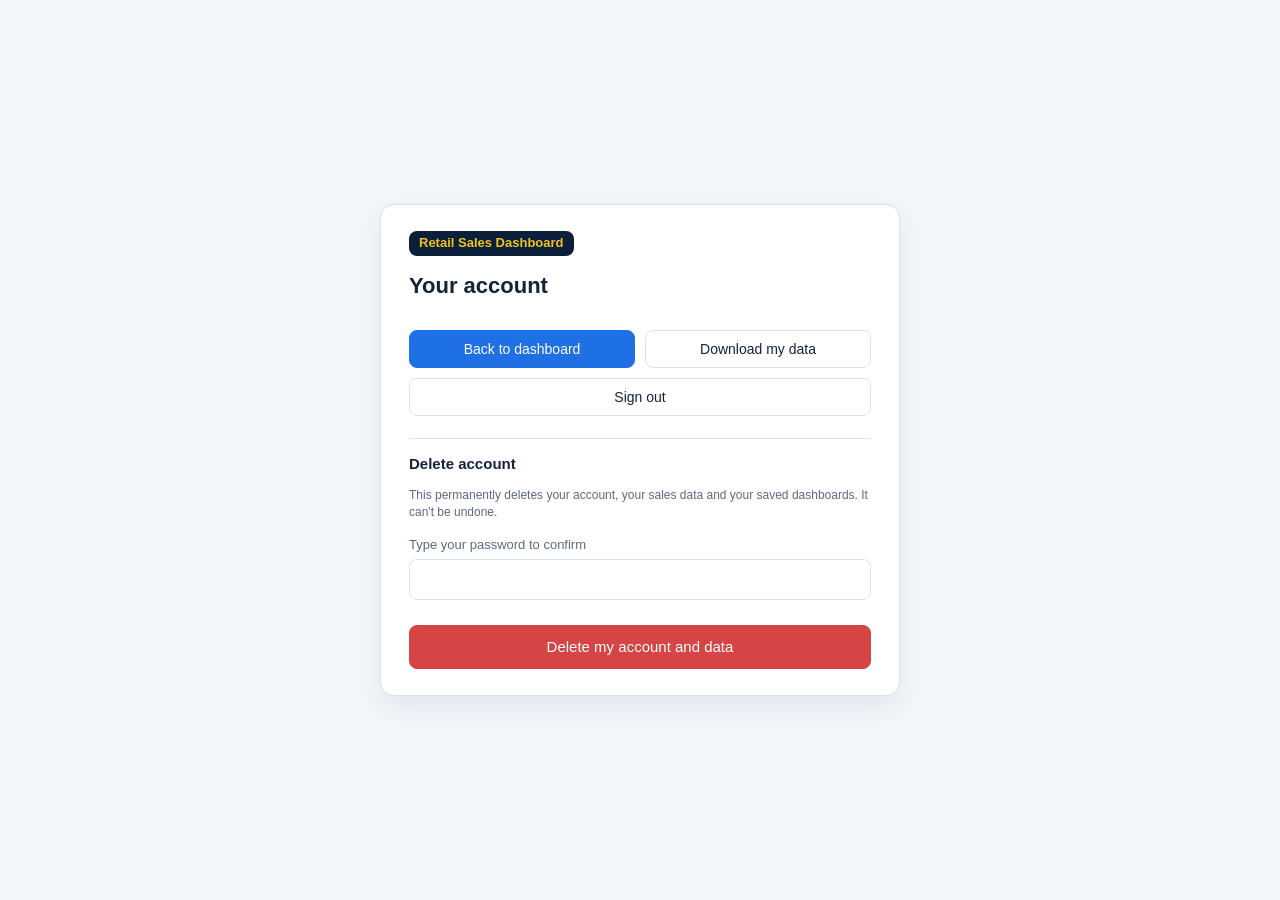
==== static/account.html @ 1229f03d "Add sign-in, per-shop data and a privacy/cookie consent screen Visitors accept or decline the privac" ====
<!doctype html>
<html lang="en">
<head>
<meta charset="utf-8">
<meta name="viewport" content="width=device-width, initial-scale=1">
<title>Your account - Retail Sales Dashboard</title>
<link rel="stylesheet" href="/static/style.css">
</head>
<body>
<main class="gate">
  <section class="gate-card" aria-labelledby="title">
    <span class="logo">Retail Sales Dashboard</span>
    <h1 id="title">Your account</h1>
    <dl class="kv" id="details"></dl>
    <div class="btn-row">
      <a class="btn" href="/">Back to dashboard</a>
      <a class="btn secondary" href="/api/export.csv">Download my data</a>
      <button class="btn secondary" id="logout">Sign out</button>
    </div>
    <div class="danger-zone">
      <h2 class="small" style="font-size:15px;margin:0 0 4px">Delete account</h2>
      <p class="muted small">This permanently deletes your account, your sales data and your saved dashboards. It can't be undone.</p>
      <form class="form" id="delete-form">
        <label>Type your password to confirm <input type="password" name="password" autocomplete="current-password" required></label>
        <p class="form-error" id="form-error" role="alert"></p>
        <button class="btn danger" type="submit">Delete my account and data</button>
      </form>
    </div>
  </section>
</main>
<script src="/static/gate.js"></script>
</body>
</html>
---- static/style.css ----
:root {
  --navy: #0b1f3a; --blue: #1f6fe5; --yellow: #f1c21b; --bg: #f3f6fa; --card: #ffffff;
  --ink: #14233a; --muted: #5b6b7f; --line: #d9e2ee; --good: #1f8a5b; --bad: #d64545; --warn: #b7791f;
}
@media (prefers-color-scheme: dark) {
  :root:not([data-theme="light"]) {
    --bg: #0c1626; --card: #14233a; --ink: #e7eef9; --muted: #9db0c9; --line: #263a58;
    --good: #46c28b; --bad: #ff7b7b; --warn: #f1c21b;
  }
}
* { box-sizing: border-box; }
[hidden] { display: none !important; }
body { margin: 0; background: var(--bg); color: var(--ink); font: 15px/1.45 "Segoe UI", Calibri, Arial, sans-serif; }
.top { background: var(--navy); color: #fff; padding: 18px 28px; display: flex; flex-wrap: wrap; gap: 12px; justify-content: space-between; align-items: center; }
.top h1 { margin: 0; font-size: 24px; }
.top p { margin: 2px 0 0; color: #b9c9e3; font-size: 14px; }
.badge { background: var(--yellow); color: var(--navy); border-radius: 999px; padding: 1px 10px; font-size: 12px; font-weight: 700; margin-left: 6px; }
.actions { display: flex; gap: 8px; flex-wrap: wrap; }
.btn { background: var(--blue); color: #fff; border: 1px solid var(--blue); padding: 8px 14px; border-radius: 8px; cursor: pointer; font: inherit; font-size: 14px; text-decoration: none; display: inline-block; }
.btn:hover { filter: brightness(1.1); }
.btn.ghost { background: transparent; color: inherit; border-color: currentColor; opacity: .85; }
.filters { display: flex; flex-wrap: wrap; gap: 12px 18px; align-items: end; padding: 14px 28px; background: var(--card); border-bottom: 1px solid var(--line); }
.filters label { display: flex; flex-direction: column; font-size: 12px; color: var(--muted); gap: 3px; }
select, input[type=date] { font: inherit; font-size: 14px; padding: 6px 8px; border: 1px solid var(--line); border-radius: 6px; background: var(--card); color: var(--ink); }
.filters .ghost { color: var(--ink); }
.notice { margin: 12px 28px 0; padding: 10px 14px; border-radius: 8px; background: #e8f6ee; color: #14573a; border: 1px solid #b6e1c8; }
.notice.error { background: #fdeaea; color: #8a1f1f; border-color: #f1b8b8; }
main { padding: 20px 28px 8px; max-width: 1280px; margin: 0 auto; }
.kpis { display: grid; grid-template-columns: repeat(4, 1fr); gap: 14px; margin-bottom: 16px; }
.kpi { background: var(--card); border: 1px solid var(--line); border-radius: 12px; padding: 14px 16px; }
.kpi .label { color: var(--muted); font-size: 13px; }
.kpi .value { font-size: 30px; font-weight: 700; margin: 2px 0; font-family: Cambria, Georgia, serif; }
.kpi .delta { font-size: 13px; font-weight: 600; }
.delta.up { color: var(--good); } .delta.down { color: var(--bad); } .delta.flat { color: var(--muted); }
.grid.two { display: grid; grid-template-columns: 1fr 1fr; gap: 16px; margin-bottom: 16px; }
.card { background: var(--card); border: 1px solid var(--line); border-radius: 12px; padding: 14px 16px; min-width: 0; }
.card-head { display: flex; align-items: center; gap: 10px; flex-wrap: wrap; }
.card-head h2 { margin: 0 auto 0 0; font-size: 17px; }
.hint { margin: 2px 0 6px; color: var(--muted); font-size: 12px; }
.chart { position: relative; height: 270px; margin-top: 6px; }
.chart.small { height: 250px; }
.seg { display: inline-flex; border: 1px solid var(--line); border-radius: 8px; overflow: hidden; }
.seg button { border: 0; background: transparent; color: var(--ink); padding: 4px 10px; font: inherit; font-size: 13px; cursor: pointer; }
.seg button.on { background: var(--blue); color: #fff; }
.insights { list-style: none; padding: 0; margin: 8px 0 0; display: grid; gap: 8px; }
.insights li { padding: 9px 12px; border-radius: 8px; background: var(--bg); border: 1px solid var(--line); font-size: 14px; }
.insights li.warn::before { content: "\26A0\FE0F  "; }
.insights li.good::before { content: "\2705  "; }
.insights li.info::before { content: "\1F4A1  "; }
.table-wrap { overflow-x: auto; margin-top: 8px; }
table { border-collapse: collapse; width: 100%; font-size: 14px; }
th, td { padding: 7px 9px; text-align: right; border-bottom: 1px solid var(--line); white-space: nowrap; }
th:first-child, td:first-child { text-align: left; }
th { color: var(--muted); font-weight: 600; font-size: 12px; }
.heat td.cell { text-align: center; min-width: 56px; border-radius: 4px; }
.heat td.store { cursor: pointer; font-weight: 600; }
.heat td.store:hover { color: var(--blue); }
footer { max-width: 1280px; margin: 0 auto; padding: 8px 28px 28px; color: var(--muted); font-size: 12px; }
code { background: var(--bg); padding: 1px 5px; border-radius: 4px; }
@media (max-width: 900px) {
  .kpis { grid-template-columns: repeat(2, 1fr); }
  .grid.two { grid-template-columns: 1fr; }
  .top, .filters, main, footer { padding-left: 16px; padding-right: 16px; }
}

/* ---- navigation ---- */
.nav { display: flex; gap: 4px; margin-top: 6px; flex-wrap: wrap; }
.nav a { color: #b9c9e3; text-decoration: none; padding: 4px 10px; border-radius: 6px; font-size: 14px; }
.nav a:hover { color: #fff; background: rgba(255,255,255,.08); }
.nav a.on { color: var(--navy); background: var(--yellow); font-weight: 600; }
.top .actions select, .name-input { background: rgba(255,255,255,.1); color: #fff; border: 1px solid rgba(255,255,255,.3); border-radius: 8px; padding: 7px 10px; font: inherit; font-size: 14px; }
.top .actions select option { color: #14233a; }
.name-input { min-width: 200px; }
.btn.small { padding: 4px 10px; font-size: 13px; }
.btn.danger { background: var(--bad); border-color: var(--bad); }
.btn:disabled { opacity: .45; cursor: not-allowed; filter: none; }
.muted { color: var(--muted); } .small { font-size: 12px; }

/* ---- builder workspace ---- */
.workspace { display: grid; grid-template-columns: 220px 1fr 330px; gap: 14px; padding: 14px 20px 20px; align-items: start; }
.workspace.no-ai { grid-template-columns: 220px 1fr; }
.panel { background: var(--card); border: 1px solid var(--line); border-radius: 12px; padding: 12px 14px; position: sticky; top: 10px; max-height: calc(100vh - 20px); overflow: auto; }
.panel h2 { margin: 0 0 4px; font-size: 16px; }
.panel h3 { margin: 12px 0 6px; font-size: 12px; text-transform: uppercase; letter-spacing: .05em; color: var(--muted); }
.panel .sym { font-weight: 400; opacity: .7; }
.field-list { list-style: none; margin: 0; padding: 0; display: grid; gap: 5px; }
.field { padding: 6px 10px; border-radius: 7px; border: 1px solid var(--line); cursor: grab; font-size: 14px; user-select: none; background: var(--bg); }
.field:hover, .field:focus { border-color: var(--blue); outline: none; }
.field.measure { border-left: 4px solid var(--good); }
.field.dimension { border-left: 4px solid var(--blue); }
.canvas { min-height: 70vh; display: grid; grid-template-columns: repeat(4, minmax(0, 1fr)); gap: 14px; align-content: start; border: 2px dashed transparent; border-radius: 14px; padding: 2px; }
.dragging-field .canvas { border-color: var(--line); }
.canvas.drop { border-color: var(--blue); background: rgba(31,111,229,.05); }
.empty { grid-column: 1 / -1; text-align: center; padding: 70px 20px; border: 2px dashed var(--line); border-radius: 14px; color: var(--muted); }
.empty h2 { color: var(--ink); margin: 0 0 6px; }
.widget { background: var(--card); border: 1px solid var(--line); border-radius: 12px; padding: 10px 12px; min-width: 0; display: flex; flex-direction: column; }
.widget.span-1 { grid-column: span 1; } .widget.span-2 { grid-column: span 2; } .widget.span-3 { grid-column: span 3; } .widget.span-4 { grid-column: span 4; }
.widget.selected { border-color: var(--blue); box-shadow: 0 0 0 2px rgba(31,111,229,.25); }
.widget.drop { border-color: var(--good); box-shadow: 0 0 0 3px rgba(31,138,91,.3); }
.w-head { display: flex; align-items: center; gap: 6px; cursor: move; }
.grip { color: var(--muted); font-size: 14px; }
.w-title { margin: 0 auto 0 0; font-size: 15px; min-width: 0; overflow: hidden; text-overflow: ellipsis; white-space: nowrap; cursor: text; }
.w-title[contenteditable="true"] { outline: 1px solid var(--blue); border-radius: 4px; padding: 0 4px; white-space: normal; }
select.mini { font-size: 12px; padding: 2px 4px; max-width: 110px; }
.icon { border: 0; background: transparent; color: var(--muted); font-size: 18px; cursor: pointer; padding: 0 4px; line-height: 1; }
.icon:hover { color: var(--bad); }
.chips { display: flex; gap: 4px; flex-wrap: wrap; margin: 6px 0; }
.chip { font-size: 12px; border-radius: 999px; padding: 1px 4px 1px 9px; border: 1px solid var(--line); display: inline-flex; align-items: center; gap: 2px; }
.chip.measure { background: rgba(31,138,91,.1); } .chip.dimension { background: rgba(31,111,229,.1); } .chip.filter { background: rgba(241,194,27,.18); }
.chip .x { border: 0; background: transparent; color: var(--muted); cursor: pointer; font-size: 13px; padding: 0 3px; }
.w-body { flex: 1; min-height: 90px; position: relative; }
.w-body:not(.chart-kpi):not(.chart-table) { min-height: 240px; }
.chart-box { position: relative; height: 240px; }
.widget.span-4 .chart-box, .widget.span-3 .chart-box { height: 300px; }
.w-body.chart-kpi { display: flex; gap: 18px; flex-wrap: wrap; align-items: center; }
.kpi-cell .value { font-size: 28px; font-weight: 700; font-family: Cambria, Georgia, serif; }
.kpi-cell .label { color: var(--muted); font-size: 13px; }
.w-body.chart-table .table-wrap { max-height: 300px; overflow: auto; margin: 0; }
.loading, .w-error { color: var(--muted); font-size: 13px; padding: 20px 4px; }
.w-error { color: var(--bad); }

/* ---- assistant ---- */
.assistant { display: flex; flex-direction: column; height: calc(100vh - 20px); }
.assistant.closed { display: none; }
.assist-head { display: flex; align-items: center; justify-content: space-between; gap: 8px; }
.pill { font-size: 11px; border-radius: 999px; padding: 2px 8px; background: var(--bg); border: 1px solid var(--line); color: var(--muted); white-space: nowrap; }
.pill.ai { background: var(--blue); border-color: var(--blue); color: #fff; }
.chat { flex: 1; overflow-y: auto; display: flex; flex-direction: column; gap: 8px; margin: 10px 0; min-height: 160px; }
.msg { display: flex; flex-direction: column; gap: 6px; align-items: flex-start; }
.msg.me { align-items: flex-end; }
.bubble { padding: 8px 11px; border-radius: 12px; font-size: 14px; max-width: 92%; white-space: pre-line; background: var(--bg); border: 1px solid var(--line); }
.msg.me .bubble { background: var(--blue); color: #fff; border-color: var(--blue); }
.confirm { display: flex; gap: 6px; flex-wrap: wrap; }
.note { font-size: 12px; color: var(--muted); }
.note.ok { color: var(--good); } .note.err { color: var(--bad); }
.suggestions { display: flex; flex-wrap: wrap; gap: 5px; margin-bottom: 8px; }
.sugg { font: inherit; font-size: 12px; border: 1px solid var(--line); background: var(--bg); color: var(--ink); border-radius: 999px; padding: 3px 9px; cursor: pointer; }
.sugg:hover { border-color: var(--blue); }
.chat-form { display: flex; gap: 6px; }
.chat-form input { flex: 1; min-width: 0; font: inherit; font-size: 14px; padding: 7px 9px; border: 1px solid var(--line); border-radius: 8px; background: var(--card); color: var(--ink); }

/* ---- data page ---- */
main > .card { margin-bottom: 16px; }
.warn-banner { background: #fff6dd; color: #6b4e00; border-color: #f1d98a; }
.drop-zone { display: block; border: 2px dashed var(--line); border-radius: 12px; padding: 28px; text-align: center; cursor: pointer; color: var(--muted); margin: 8px 0; }
.drop-zone strong { color: var(--ink); }
.drop-zone.drop, .drop-zone:hover { border-color: var(--blue); background: rgba(31,111,229,.04); }
.summary { padding: 10px 14px; border-radius: 8px; font-weight: 600; margin: 10px 0; }
.summary.ok { background: #e8f6ee; color: #14573a; } .summary.warn { background: #fff6dd; color: #6b4e00; } .summary.bad { background: #fdeaea; color: #8a1f1f; }
.card h3 { font-size: 15px; margin: 14px 0 6px; }
.mapping th { text-align: left; color: var(--ink); font-size: 13px; font-weight: 600; }
.mapping td { text-align: left; }
.mapping select { width: 100%; }
.check { display: inline-flex; gap: 6px; align-items: center; margin: 10px 14px 0 0; font-size: 14px; }
.report { list-style: none; padding: 0; margin: 0; display: grid; gap: 4px; font-size: 14px; }
.report li { padding: 5px 10px; border-radius: 6px; }
.report li.ok { background: rgba(31,138,91,.1); } .report li.warn { background: rgba(241,194,27,.18); } .report li.bad { background: rgba(214,69,69,.1); }
.import-bar { display: flex; align-items: center; flex-wrap: wrap; gap: 6px; margin-top: 12px; }
.import-bar .btn { margin-left: auto; }
.filters.inline { padding: 8px 0; border: 0; background: transparent; }
input[type=search], .row-form input { font: inherit; font-size: 14px; padding: 6px 8px; border: 1px solid var(--line); border-radius: 6px; background: var(--card); color: var(--ink); }
.rows td { cursor: default; }
.rows th.sortable { cursor: pointer; }
.cell-edit { width: 100%; min-width: 90px; font: inherit; font-size: 14px; padding: 2px 4px; }
.pager { display: flex; align-items: center; gap: 10px; justify-content: flex-end; margin-top: 10px; }
.pager .btn { color: var(--ink); }
.grid.three { display: grid; grid-template-columns: repeat(3, 1fr); gap: 16px; }
.tool h3 { margin-top: 4px; }
.row-form { display: flex; flex-wrap: wrap; gap: 6px; }
.row-form select { max-width: 100%; }

@media (max-width: 1100px) {
  .workspace, .workspace.no-ai { grid-template-columns: 1fr; }
  .panel { position: static; max-height: none; }
  .fields .field-list { grid-template-columns: repeat(auto-fill, minmax(130px, 1fr)); }
  .assistant { height: 460px; }
  .canvas { grid-template-columns: repeat(2, minmax(0, 1fr)); min-height: 300px; }
  .widget.span-3, .widget.span-4 { grid-column: span 2; }
  .grid.three { grid-template-columns: 1fr; }
}
@media (max-width: 640px) {
  .canvas { grid-template-columns: 1fr; }
  .widget[class*="span-"] { grid-column: span 1; }
  .workspace { padding: 12px 16px; }
}
.w-tools { display: flex; flex-wrap: wrap; align-items: center; justify-content: space-between; gap: 4px 8px; margin: 4px 0 6px; }
.w-tools .chips { margin: 0; }
.w-selects { display: flex; gap: 4px; margin-left: auto; min-width: 0; max-width: 100%; }
.w-selects select.mini { min-width: 0; flex: 0 1 auto; }
.widget.span-1 .w-selects { width: 100%; }
.widget.span-1 .w-selects select.mini { flex: 1 1 0; }
.mapping select { min-width: 170px; }
.mapping th { width: 38%; }
.rows th:nth-child(-n+4), .rows td:nth-child(-n+4) { text-align: left; }

/* ---- sign-in, welcome and privacy pages ---- */
.nav .nav-right { margin-left: 8px; }
.nav a.account { border: 1px solid rgba(255,255,255,.25); }
.gate { min-height: 100vh; display: grid; place-items: center; padding: 24px 16px; }
.gate-card { width: 100%; max-width: 520px; background: var(--card); border: 1px solid var(--line); border-radius: 14px; padding: 26px 28px; box-shadow: 0 10px 30px rgba(11,31,58,.08); }
.gate-card.wide { max-width: 760px; }
.gate-card h1 { margin: 0 0 4px; font-size: 22px; }
.gate-card .logo { display: inline-block; background: var(--navy); color: var(--yellow); font-weight: 700; border-radius: 8px; padding: 3px 10px; font-size: 13px; margin-bottom: 14px; }
.gate-card ul { padding-left: 20px; margin: 8px 0 14px; }
.gate-card li { margin: 4px 0; }
.form { display: flex; flex-direction: column; gap: 12px; margin-top: 14px; }
.form label { display: flex; flex-direction: column; gap: 4px; font-size: 13px; color: var(--muted); }
.form input[type=email], .form input[type=password], .form input[type=text] { font: inherit; font-size: 15px; padding: 9px 11px; border: 1px solid var(--line); border-radius: 8px; background: var(--card); color: var(--ink); }
.form input:focus { outline: 2px solid var(--blue); outline-offset: 0; border-color: var(--blue); }
.form label.check { flex-direction: row; align-items: flex-start; gap: 8px; color: var(--ink); font-size: 14px; }
.form label.check input { margin-top: 3px; }
.form .btn { width: 100%; padding: 10px 14px; font-size: 15px; }
.btn-row { display: flex; gap: 10px; flex-wrap: wrap; margin-top: 16px; }
.btn-row .btn { flex: 1 1 160px; text-align: center; }
.btn.secondary { background: transparent; color: var(--ink); border-color: var(--line); }
.form-error { color: var(--bad); font-size: 14px; min-height: 1px; margin: 0; }
.switch-line { margin: 16px 0 0; font-size: 14px; color: var(--muted); text-align: center; }
a { color: var(--blue); }
.declined { border-left: 4px solid var(--bad); background: var(--bg); padding: 10px 12px; border-radius: 6px; margin-top: 14px; }
.policy h2 { font-size: 17px; margin: 22px 0 6px; }
.policy p, .policy li { font-size: 15px; }
.policy table { width: 100%; margin: 6px 0; }
.policy th, .policy td { text-align: left; white-space: normal; }
.kv { display: grid; grid-template-columns: 150px 1fr; gap: 6px 12px; margin: 12px 0; font-size: 14px; }
.kv dt { color: var(--muted); } .kv dd { margin: 0; word-break: break-word; }
.danger-zone { margin-top: 22px; padding-top: 14px; border-top: 1px solid var(--line); }
@media (max-width: 520px) { .gate-card { padding: 20px 18px; } .kv { grid-template-columns: 1fr; gap: 2px; } .kv dd { margin-bottom: 8px; } }
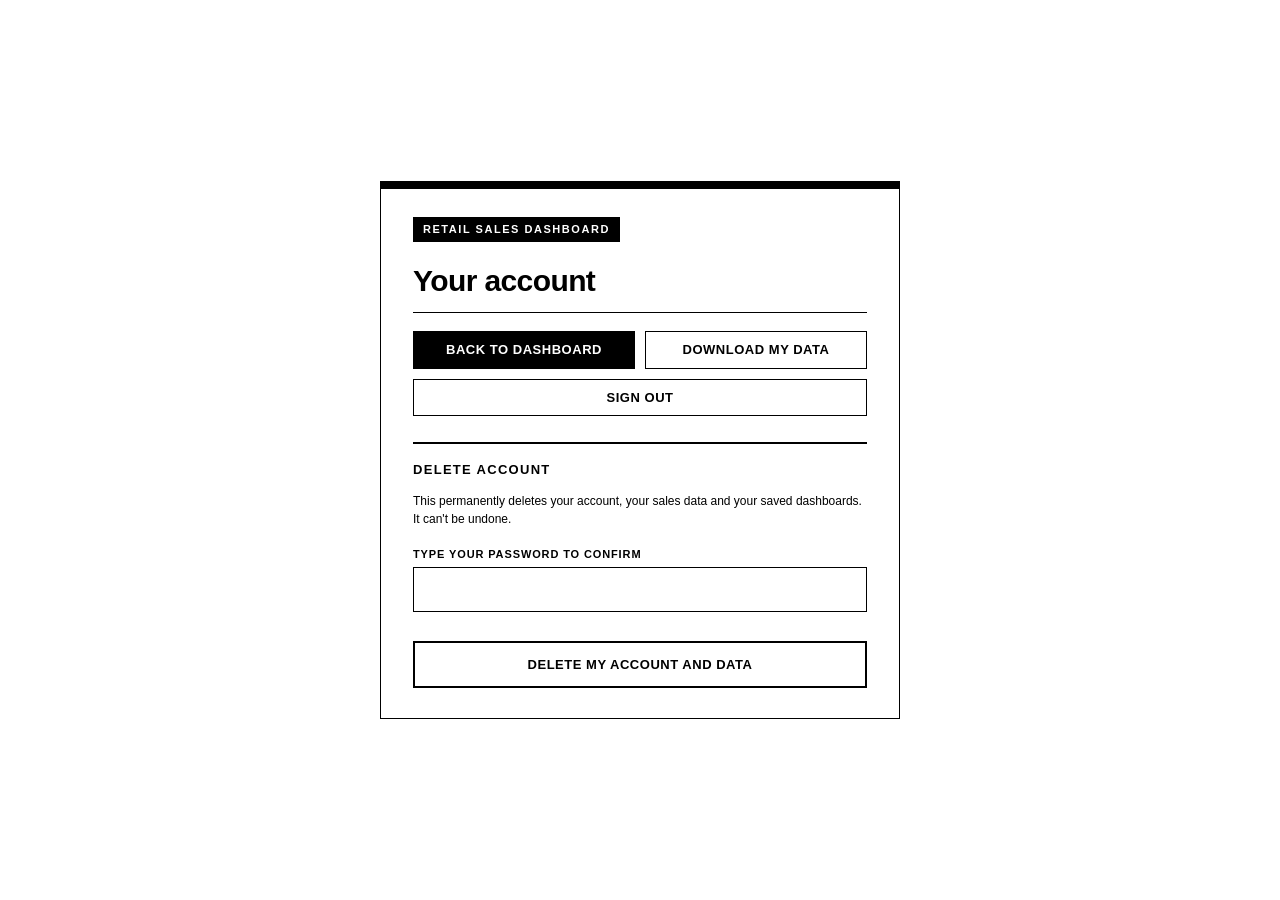
==== commit 65e45bab: "Restyle the app in black and white with square corners Two colours only (ink and paper), no rounded " ====
--- a/static/account.html
+++ b/static/account.html
@@ -18,7 +18,7 @@
       <button class="btn secondary" id="logout">Sign out</button>
     </div>
     <div class="danger-zone">
-      <h2 class="small" style="font-size:15px;margin:0 0 4px">Delete account</h2>
+      <h2>Delete account</h2>
       <p class="muted small">This permanently deletes your account, your sales data and your saved dashboards. It can't be undone.</p>
       <form class="form" id="delete-form">
         <label>Type your password to confirm <input type="password" name="password" autocomplete="current-password" required></label>
--- a/static/style.css
+++ b/static/style.css
@@ -1,170 +1,232 @@
+/* Monochrome theme: two colours only (ink and paper), square corners, thin rules.
+   Hierarchy comes from weight, size and letter-spacing instead of colour.
+   --muted, --line and the status colours all resolve to ink so older code that reads them stays two-tone. */
 :root {
-  --navy: #0b1f3a; --blue: #1f6fe5; --yellow: #f1c21b; --bg: #f3f6fa; --card: #ffffff;
-  --ink: #14233a; --muted: #5b6b7f; --line: #d9e2ee; --good: #1f8a5b; --bad: #d64545; --warn: #b7791f;
+  --ink: #000000; --paper: #ffffff;
+  --bg: var(--paper); --card: var(--paper); --muted: var(--ink); --line: var(--ink);
+  --good: var(--ink); --bad: var(--ink); --warn: var(--ink);
+  --font: "Inter", "Helvetica Neue", "Segoe UI", Helvetica, Arial, sans-serif;
 }
 @media (prefers-color-scheme: dark) {
-  :root:not([data-theme="light"]) {
-    --bg: #0c1626; --card: #14233a; --ink: #e7eef9; --muted: #9db0c9; --line: #263a58;
-    --good: #46c28b; --bad: #ff7b7b; --warn: #f1c21b;
-  }
-}
-* { box-sizing: border-box; }
+  :root:not([data-theme="light"]) { --ink: #ffffff; --paper: #000000; }
+}
+:root[data-theme="dark"] { --ink: #ffffff; --paper: #000000; }
+
+*, *::before, *::after { box-sizing: border-box; border-radius: 0 !important; }
 [hidden] { display: none !important; }
-body { margin: 0; background: var(--bg); color: var(--ink); font: 15px/1.45 "Segoe UI", Calibri, Arial, sans-serif; }
-.top { background: var(--navy); color: #fff; padding: 18px 28px; display: flex; flex-wrap: wrap; gap: 12px; justify-content: space-between; align-items: center; }
-.top h1 { margin: 0; font-size: 24px; }
-.top p { margin: 2px 0 0; color: #b9c9e3; font-size: 14px; }
-.badge { background: var(--yellow); color: var(--navy); border-radius: 999px; padding: 1px 10px; font-size: 12px; font-weight: 700; margin-left: 6px; }
+html { -webkit-font-smoothing: antialiased; }
+body { margin: 0; background: var(--paper); color: var(--ink); font: 15px/1.5 var(--font); }
+::selection { background: var(--ink); color: var(--paper); }
+:focus-visible { outline: 2px solid var(--ink); outline-offset: 2px; }
+a { color: var(--ink); text-underline-offset: 3px; }
+a:hover { text-decoration-thickness: 2px; }
+input[type=checkbox], input[type=radio] { accent-color: var(--ink); }
+
+/* ---- header ---- */
+.top { background: var(--ink); color: var(--paper); padding: 20px 32px; display: flex; flex-wrap: wrap; gap: 14px;
+       justify-content: space-between; align-items: center; }
+.top h1 { margin: 0; font-size: 20px; font-weight: 800; letter-spacing: -.01em; text-transform: uppercase; }
+.top p { margin: 4px 0 0; font-size: 13px; letter-spacing: .02em; }
+.badge { border: 1px solid var(--paper); color: var(--paper); padding: 1px 8px; font-size: 11px; font-weight: 700;
+         letter-spacing: .08em; text-transform: uppercase; margin-left: 8px; }
 .actions { display: flex; gap: 8px; flex-wrap: wrap; }
-.btn { background: var(--blue); color: #fff; border: 1px solid var(--blue); padding: 8px 14px; border-radius: 8px; cursor: pointer; font: inherit; font-size: 14px; text-decoration: none; display: inline-block; }
-.btn:hover { filter: brightness(1.1); }
-.btn.ghost { background: transparent; color: inherit; border-color: currentColor; opacity: .85; }
-.filters { display: flex; flex-wrap: wrap; gap: 12px 18px; align-items: end; padding: 14px 28px; background: var(--card); border-bottom: 1px solid var(--line); }
-.filters label { display: flex; flex-direction: column; font-size: 12px; color: var(--muted); gap: 3px; }
-select, input[type=date] { font: inherit; font-size: 14px; padding: 6px 8px; border: 1px solid var(--line); border-radius: 6px; background: var(--card); color: var(--ink); }
+
+/* ---- buttons ---- */
+.btn { background: var(--ink); color: var(--paper); border: 1px solid var(--ink); padding: 8px 16px; cursor: pointer;
+       font: inherit; font-size: 13px; font-weight: 600; letter-spacing: .04em; text-transform: uppercase;
+       text-decoration: none; display: inline-block; transition: background .12s, color .12s; }
+.btn:hover { background: var(--paper); color: var(--ink); }
+.btn.ghost, .btn.secondary { background: transparent; color: inherit; border-color: currentColor; }
+.btn.ghost:hover, .btn.secondary:hover { background: var(--ink); color: var(--paper); }
+.top .btn { background: var(--paper); color: var(--ink); border-color: var(--paper); }
+.top .btn:hover { background: var(--ink); color: var(--paper); }
+.top .btn.ghost { background: transparent; color: var(--paper); }
+.top .btn.ghost:hover { background: var(--paper); color: var(--ink); }
+.btn.small { padding: 4px 10px; font-size: 12px; }
+.btn.danger { background: var(--paper); color: var(--ink); border: 2px solid var(--ink); }
+.btn.danger:hover { background: var(--ink); color: var(--paper); }
+.btn:disabled { opacity: .35; cursor: not-allowed; }
+.btn:disabled:hover { background: var(--ink); color: var(--paper); }
+
+/* ---- filters ---- */
+.filters { display: flex; flex-wrap: wrap; gap: 12px 20px; align-items: end; padding: 14px 32px; background: var(--paper);
+           border-bottom: 1px solid var(--ink); }
+.filters label { display: flex; flex-direction: column; font-size: 11px; font-weight: 600; gap: 4px; letter-spacing: .08em;
+                 text-transform: uppercase; }
+select, input[type=date] { font: inherit; font-size: 14px; padding: 6px 8px; border: 1px solid var(--ink); background: var(--paper);
+                           color: var(--ink); letter-spacing: 0; text-transform: none; }
 .filters .ghost { color: var(--ink); }
-.notice { margin: 12px 28px 0; padding: 10px 14px; border-radius: 8px; background: #e8f6ee; color: #14573a; border: 1px solid #b6e1c8; }
-.notice.error { background: #fdeaea; color: #8a1f1f; border-color: #f1b8b8; }
-main { padding: 20px 28px 8px; max-width: 1280px; margin: 0 auto; }
-.kpis { display: grid; grid-template-columns: repeat(4, 1fr); gap: 14px; margin-bottom: 16px; }
-.kpi { background: var(--card); border: 1px solid var(--line); border-radius: 12px; padding: 14px 16px; }
-.kpi .label { color: var(--muted); font-size: 13px; }
-.kpi .value { font-size: 30px; font-weight: 700; margin: 2px 0; font-family: Cambria, Georgia, serif; }
-.kpi .delta { font-size: 13px; font-weight: 600; }
-.delta.up { color: var(--good); } .delta.down { color: var(--bad); } .delta.flat { color: var(--muted); }
-.grid.two { display: grid; grid-template-columns: 1fr 1fr; gap: 16px; margin-bottom: 16px; }
-.card { background: var(--card); border: 1px solid var(--line); border-radius: 12px; padding: 14px 16px; min-width: 0; }
-.card-head { display: flex; align-items: center; gap: 10px; flex-wrap: wrap; }
-.card-head h2 { margin: 0 auto 0 0; font-size: 17px; }
-.hint { margin: 2px 0 6px; color: var(--muted); font-size: 12px; }
-.chart { position: relative; height: 270px; margin-top: 6px; }
+.notice { margin: 14px 32px 0; padding: 10px 14px; border: 1px solid var(--ink); border-left-width: 6px; background: var(--paper); }
+.notice.error { background: var(--ink); color: var(--paper); }
+main { padding: 24px 32px 8px; max-width: 1280px; margin: 0 auto; }
+
+/* ---- KPIs and cards ---- */
+.kpis { display: grid; grid-template-columns: repeat(4, 1fr); gap: 0; margin-bottom: 20px; border: 1px solid var(--ink); }
+.kpi { background: var(--paper); padding: 16px 18px; border-left: 1px solid var(--ink); }
+.kpi:first-child { border-left: 0; }
+.kpi .label { font-size: 11px; font-weight: 700; letter-spacing: .1em; text-transform: uppercase; }
+.kpi .value { font-size: 34px; font-weight: 800; margin: 4px 0; letter-spacing: -.02em; font-variant-numeric: tabular-nums; }
+.kpi .delta { font-size: 12px; font-weight: 600; }
+.delta.up, .delta.down, .delta.flat { color: var(--ink); }
+.delta.down { text-decoration: underline; text-underline-offset: 3px; }
+.grid.two { display: grid; grid-template-columns: 1fr 1fr; gap: 20px; margin-bottom: 20px; }
+.card { background: var(--paper); border: 1px solid var(--ink); padding: 16px 18px; min-width: 0; }
+.card-head { display: flex; align-items: center; gap: 10px; flex-wrap: wrap; padding-bottom: 10px; border-bottom: 1px solid var(--ink); }
+.card-head h2 { margin: 0 auto 0 0; font-size: 13px; font-weight: 800; letter-spacing: .1em; text-transform: uppercase; }
+.hint { margin: 8px 0 6px; font-size: 12px; }
+.chart { position: relative; height: 270px; margin-top: 10px; }
 .chart.small { height: 250px; }
-.seg { display: inline-flex; border: 1px solid var(--line); border-radius: 8px; overflow: hidden; }
-.seg button { border: 0; background: transparent; color: var(--ink); padding: 4px 10px; font: inherit; font-size: 13px; cursor: pointer; }
-.seg button.on { background: var(--blue); color: #fff; }
-.insights { list-style: none; padding: 0; margin: 8px 0 0; display: grid; gap: 8px; }
-.insights li { padding: 9px 12px; border-radius: 8px; background: var(--bg); border: 1px solid var(--line); font-size: 14px; }
-.insights li.warn::before { content: "\26A0\FE0F  "; }
-.insights li.good::before { content: "\2705  "; }
-.insights li.info::before { content: "\1F4A1  "; }
+.seg { display: inline-flex; border: 1px solid var(--ink); }
+.seg button { border: 0; border-left: 1px solid var(--ink); background: transparent; color: var(--ink); padding: 4px 10px;
+              font: inherit; font-size: 12px; font-weight: 600; cursor: pointer; }
+.seg button:first-child { border-left: 0; }
+.seg button.on { background: var(--ink); color: var(--paper); }
+
+/* ---- insights: monochrome tags instead of coloured emoji ---- */
+.insights { list-style: none; padding: 0; margin: 10px 0 0; display: grid; gap: 0; border-top: 1px solid var(--ink); }
+.insights li { padding: 10px 0; border-bottom: 1px solid var(--ink); font-size: 14px; display: flex; gap: 10px; align-items: baseline; }
+.insights li::before { flex: 0 0 auto; font-size: 10px; font-weight: 800; letter-spacing: .1em; padding: 1px 6px; border: 1px solid var(--ink); }
+.insights li.warn::before { content: "WATCH"; background: var(--ink); color: var(--paper); }
+.insights li.good::before { content: "GOOD"; }
+.insights li.info::before { content: "NOTE"; border-style: dashed; }
+
+/* ---- tables ---- */
 .table-wrap { overflow-x: auto; margin-top: 8px; }
-table { border-collapse: collapse; width: 100%; font-size: 14px; }
-th, td { padding: 7px 9px; text-align: right; border-bottom: 1px solid var(--line); white-space: nowrap; }
+table { border-collapse: collapse; width: 100%; font-size: 14px; font-variant-numeric: tabular-nums; }
+th, td { padding: 7px 9px; text-align: right; border-bottom: 1px solid var(--ink); white-space: nowrap; }
 th:first-child, td:first-child { text-align: left; }
-th { color: var(--muted); font-weight: 600; font-size: 12px; }
-.heat td.cell { text-align: center; min-width: 56px; border-radius: 4px; }
-.heat td.store { cursor: pointer; font-weight: 600; }
-.heat td.store:hover { color: var(--blue); }
-footer { max-width: 1280px; margin: 0 auto; padding: 8px 28px 28px; color: var(--muted); font-size: 12px; }
-code { background: var(--bg); padding: 1px 5px; border-radius: 4px; }
+th { font-weight: 700; font-size: 11px; letter-spacing: .08em; text-transform: uppercase; border-bottom-width: 2px; }
+tbody tr:hover td { background: var(--ink); color: var(--paper); }
+.heat td.cell { text-align: center; min-width: 56px; background-repeat: no-repeat; background-position: left bottom; }
+.heat td.store { cursor: pointer; font-weight: 700; }
+.heat td.store:hover { text-decoration: underline; }
+footer { max-width: 1280px; margin: 0 auto; padding: 8px 32px 28px; font-size: 12px; }
+code { border: 1px solid var(--ink); padding: 0 4px; font-size: .92em; }
 @media (max-width: 900px) {
   .kpis { grid-template-columns: repeat(2, 1fr); }
+  .kpi:nth-child(3) { border-left: 0; }
+  .kpi:nth-child(n+3) { border-top: 1px solid var(--ink); }
   .grid.two { grid-template-columns: 1fr; }
   .top, .filters, main, footer { padding-left: 16px; padding-right: 16px; }
+  .notice { margin-left: 16px; margin-right: 16px; }
 }
 
 /* ---- navigation ---- */
-.nav { display: flex; gap: 4px; margin-top: 6px; flex-wrap: wrap; }
-.nav a { color: #b9c9e3; text-decoration: none; padding: 4px 10px; border-radius: 6px; font-size: 14px; }
-.nav a:hover { color: #fff; background: rgba(255,255,255,.08); }
-.nav a.on { color: var(--navy); background: var(--yellow); font-weight: 600; }
-.top .actions select, .name-input { background: rgba(255,255,255,.1); color: #fff; border: 1px solid rgba(255,255,255,.3); border-radius: 8px; padding: 7px 10px; font: inherit; font-size: 14px; }
-.top .actions select option { color: #14233a; }
+.nav { display: flex; gap: 0; margin-top: 10px; flex-wrap: wrap; }
+.nav a { color: var(--paper); text-decoration: none; padding: 4px 12px; font-size: 12px; font-weight: 600; letter-spacing: .06em;
+         text-transform: uppercase; border: 1px solid transparent; }
+.nav a:first-child { padding-left: 0; }
+.nav a:hover { border-bottom-color: var(--paper); }
+.nav a.on, .nav a.on:first-child { color: var(--ink); background: var(--paper); padding-left: 12px; }
+.top .actions select, .name-input { background: transparent; color: var(--paper); border: 1px solid var(--paper); padding: 7px 10px;
+                                    font: inherit; font-size: 14px; }
+.top .actions select option { color: #000; background: #fff; }
 .name-input { min-width: 200px; }
-.btn.small { padding: 4px 10px; font-size: 13px; }
-.btn.danger { background: var(--bad); border-color: var(--bad); }
-.btn:disabled { opacity: .45; cursor: not-allowed; filter: none; }
-.muted { color: var(--muted); } .small { font-size: 12px; }
+.muted { color: var(--ink); } .small { font-size: 12px; }
 
 /* ---- builder workspace ---- */
-.workspace { display: grid; grid-template-columns: 220px 1fr 330px; gap: 14px; padding: 14px 20px 20px; align-items: start; }
+.workspace { display: grid; grid-template-columns: 220px 1fr 330px; gap: 16px; padding: 16px 20px 20px; align-items: start; }
 .workspace.no-ai { grid-template-columns: 220px 1fr; }
-.panel { background: var(--card); border: 1px solid var(--line); border-radius: 12px; padding: 12px 14px; position: sticky; top: 10px; max-height: calc(100vh - 20px); overflow: auto; }
-.panel h2 { margin: 0 0 4px; font-size: 16px; }
-.panel h3 { margin: 12px 0 6px; font-size: 12px; text-transform: uppercase; letter-spacing: .05em; color: var(--muted); }
-.panel .sym { font-weight: 400; opacity: .7; }
-.field-list { list-style: none; margin: 0; padding: 0; display: grid; gap: 5px; }
-.field { padding: 6px 10px; border-radius: 7px; border: 1px solid var(--line); cursor: grab; font-size: 14px; user-select: none; background: var(--bg); }
-.field:hover, .field:focus { border-color: var(--blue); outline: none; }
-.field.measure { border-left: 4px solid var(--good); }
-.field.dimension { border-left: 4px solid var(--blue); }
-.canvas { min-height: 70vh; display: grid; grid-template-columns: repeat(4, minmax(0, 1fr)); gap: 14px; align-content: start; border: 2px dashed transparent; border-radius: 14px; padding: 2px; }
-.dragging-field .canvas { border-color: var(--line); }
-.canvas.drop { border-color: var(--blue); background: rgba(31,111,229,.05); }
-.empty { grid-column: 1 / -1; text-align: center; padding: 70px 20px; border: 2px dashed var(--line); border-radius: 14px; color: var(--muted); }
-.empty h2 { color: var(--ink); margin: 0 0 6px; }
-.widget { background: var(--card); border: 1px solid var(--line); border-radius: 12px; padding: 10px 12px; min-width: 0; display: flex; flex-direction: column; }
+.panel { background: var(--paper); border: 1px solid var(--ink); padding: 12px 14px; position: sticky; top: 10px;
+         max-height: calc(100vh - 20px); overflow: auto; }
+.panel h2 { margin: 0 0 4px; font-size: 13px; font-weight: 800; letter-spacing: .1em; text-transform: uppercase; }
+.panel h3 { margin: 14px 0 6px; font-size: 11px; font-weight: 700; text-transform: uppercase; letter-spacing: .1em; }
+.panel .sym { font-weight: 400; }
+.field-list { list-style: none; margin: 0; padding: 0; display: grid; gap: 4px; }
+.field { padding: 6px 10px; border: 1px solid var(--ink); cursor: grab; font-size: 14px; user-select: none; background: var(--paper); }
+.field:hover, .field:focus { background: var(--ink); color: var(--paper); outline: none; }
+.field.measure { border-left: 5px solid var(--ink); }
+.field.dimension { border-left: 5px double var(--ink); }
+.canvas { min-height: 70vh; display: grid; grid-template-columns: repeat(4, minmax(0, 1fr)); gap: 16px; align-content: start;
+          border: 1px dashed transparent; padding: 2px; }
+.dragging-field .canvas { border-color: var(--ink); }
+.canvas.drop { border: 2px dashed var(--ink); }
+.empty { grid-column: 1 / -1; text-align: center; padding: 70px 20px; border: 1px dashed var(--ink); }
+.empty h2 { margin: 0 0 6px; font-size: 22px; font-weight: 800; letter-spacing: -.01em; }
+.widget { background: var(--paper); border: 1px solid var(--ink); padding: 10px 12px; min-width: 0; display: flex; flex-direction: column; }
 .widget.span-1 { grid-column: span 1; } .widget.span-2 { grid-column: span 2; } .widget.span-3 { grid-column: span 3; } .widget.span-4 { grid-column: span 4; }
-.widget.selected { border-color: var(--blue); box-shadow: 0 0 0 2px rgba(31,111,229,.25); }
-.widget.drop { border-color: var(--good); box-shadow: 0 0 0 3px rgba(31,138,91,.3); }
-.w-head { display: flex; align-items: center; gap: 6px; cursor: move; }
-.grip { color: var(--muted); font-size: 14px; }
-.w-title { margin: 0 auto 0 0; font-size: 15px; min-width: 0; overflow: hidden; text-overflow: ellipsis; white-space: nowrap; cursor: text; }
-.w-title[contenteditable="true"] { outline: 1px solid var(--blue); border-radius: 4px; padding: 0 4px; white-space: normal; }
+.widget.selected { outline: 2px solid var(--ink); outline-offset: 2px; }
+.widget.drop { outline: 2px dashed var(--ink); outline-offset: 2px; }
+.w-head { display: flex; align-items: center; gap: 6px; cursor: move; padding-bottom: 6px; border-bottom: 1px solid var(--ink); }
+.grip { font-size: 14px; }
+.w-title { margin: 0 auto 0 0; font-size: 12px; font-weight: 800; letter-spacing: .08em; text-transform: uppercase; min-width: 0;
+           overflow: hidden; text-overflow: ellipsis; white-space: nowrap; cursor: text; }
+.w-title[contenteditable="true"] { outline: 1px solid var(--ink); padding: 0 4px; white-space: normal; text-transform: none; letter-spacing: 0; }
 select.mini { font-size: 12px; padding: 2px 4px; max-width: 110px; }
-.icon { border: 0; background: transparent; color: var(--muted); font-size: 18px; cursor: pointer; padding: 0 4px; line-height: 1; }
-.icon:hover { color: var(--bad); }
+.icon { border: 0; background: transparent; color: var(--ink); font-size: 18px; cursor: pointer; padding: 0 5px; line-height: 1; }
+.icon:hover { background: var(--ink); color: var(--paper); }
 .chips { display: flex; gap: 4px; flex-wrap: wrap; margin: 6px 0; }
-.chip { font-size: 12px; border-radius: 999px; padding: 1px 4px 1px 9px; border: 1px solid var(--line); display: inline-flex; align-items: center; gap: 2px; }
-.chip.measure { background: rgba(31,138,91,.1); } .chip.dimension { background: rgba(31,111,229,.1); } .chip.filter { background: rgba(241,194,27,.18); }
-.chip .x { border: 0; background: transparent; color: var(--muted); cursor: pointer; font-size: 13px; padding: 0 3px; }
+.chip { font-size: 12px; padding: 1px 3px 1px 8px; border: 1px solid var(--ink); display: inline-flex; align-items: center; gap: 2px; }
+.chip.measure { background: var(--ink); color: var(--paper); }
+.chip.dimension { background: var(--paper); }
+.chip.filter { border-style: dashed; }
+.chip .x { border: 0; background: transparent; color: inherit; cursor: pointer; font-size: 13px; padding: 0 3px; }
 .w-body { flex: 1; min-height: 90px; position: relative; }
 .w-body:not(.chart-kpi):not(.chart-table) { min-height: 240px; }
-.chart-box { position: relative; height: 240px; }
+.chart-box { position: relative; height: 240px; margin-top: 4px; }
 .widget.span-4 .chart-box, .widget.span-3 .chart-box { height: 300px; }
-.w-body.chart-kpi { display: flex; gap: 18px; flex-wrap: wrap; align-items: center; }
-.kpi-cell .value { font-size: 28px; font-weight: 700; font-family: Cambria, Georgia, serif; }
-.kpi-cell .label { color: var(--muted); font-size: 13px; }
+.w-body.chart-kpi { display: flex; gap: 24px; flex-wrap: wrap; align-items: center; }
+.kpi-cell .value { font-size: clamp(20px, 1.9vw, 30px); font-weight: 800; letter-spacing: -.02em; font-variant-numeric: tabular-nums; }
+.kpi-cell .label { font-size: 11px; font-weight: 700; letter-spacing: .1em; text-transform: uppercase; }
 .w-body.chart-table .table-wrap { max-height: 300px; overflow: auto; margin: 0; }
-.loading, .w-error { color: var(--muted); font-size: 13px; padding: 20px 4px; }
-.w-error { color: var(--bad); }
+.loading, .w-error { font-size: 13px; padding: 20px 4px; }
+.w-error { font-weight: 600; }
+.w-error::before { content: "! "; font-weight: 800; }
 
 /* ---- assistant ---- */
 .assistant { display: flex; flex-direction: column; height: calc(100vh - 20px); }
 .assistant.closed { display: none; }
-.assist-head { display: flex; align-items: center; justify-content: space-between; gap: 8px; }
-.pill { font-size: 11px; border-radius: 999px; padding: 2px 8px; background: var(--bg); border: 1px solid var(--line); color: var(--muted); white-space: nowrap; }
-.pill.ai { background: var(--blue); border-color: var(--blue); color: #fff; }
+.assist-head { display: flex; align-items: center; justify-content: space-between; gap: 8px; padding-bottom: 8px; border-bottom: 1px solid var(--ink); }
+.pill { font-size: 10px; font-weight: 700; letter-spacing: .08em; text-transform: uppercase; padding: 2px 7px; background: var(--paper);
+        border: 1px solid var(--ink); white-space: nowrap; }
+.pill.ai { background: var(--ink); color: var(--paper); }
 .chat { flex: 1; overflow-y: auto; display: flex; flex-direction: column; gap: 8px; margin: 10px 0; min-height: 160px; }
 .msg { display: flex; flex-direction: column; gap: 6px; align-items: flex-start; }
 .msg.me { align-items: flex-end; }
-.bubble { padding: 8px 11px; border-radius: 12px; font-size: 14px; max-width: 92%; white-space: pre-line; background: var(--bg); border: 1px solid var(--line); }
-.msg.me .bubble { background: var(--blue); color: #fff; border-color: var(--blue); }
+.bubble { padding: 8px 11px; font-size: 14px; max-width: 92%; white-space: pre-line; background: var(--paper); border: 1px solid var(--ink); }
+.msg.me .bubble { background: var(--ink); color: var(--paper); }
 .confirm { display: flex; gap: 6px; flex-wrap: wrap; }
-.note { font-size: 12px; color: var(--muted); }
-.note.ok { color: var(--good); } .note.err { color: var(--bad); }
-.suggestions { display: flex; flex-wrap: wrap; gap: 5px; margin-bottom: 8px; }
-.sugg { font: inherit; font-size: 12px; border: 1px solid var(--line); background: var(--bg); color: var(--ink); border-radius: 999px; padding: 3px 9px; cursor: pointer; }
-.sugg:hover { border-color: var(--blue); }
+.note { font-size: 12px; }
+.note.ok::before { content: "\2713  "; font-weight: 800; }
+.note.err { font-weight: 600; }
+.note.err::before { content: "!  "; font-weight: 800; }
+.suggestions { display: flex; flex-wrap: wrap; gap: 4px; margin-bottom: 8px; }
+.sugg { font: inherit; font-size: 12px; border: 1px solid var(--ink); background: var(--paper); color: var(--ink); padding: 3px 9px; cursor: pointer; }
+.sugg:hover { background: var(--ink); color: var(--paper); }
 .chat-form { display: flex; gap: 6px; }
-.chat-form input { flex: 1; min-width: 0; font: inherit; font-size: 14px; padding: 7px 9px; border: 1px solid var(--line); border-radius: 8px; background: var(--card); color: var(--ink); }
+.chat-form input { flex: 1; min-width: 0; font: inherit; font-size: 14px; padding: 7px 9px; border: 1px solid var(--ink); background: var(--paper); color: var(--ink); }
 
 /* ---- data page ---- */
-main > .card { margin-bottom: 16px; }
-.warn-banner { background: #fff6dd; color: #6b4e00; border-color: #f1d98a; }
-.drop-zone { display: block; border: 2px dashed var(--line); border-radius: 12px; padding: 28px; text-align: center; cursor: pointer; color: var(--muted); margin: 8px 0; }
-.drop-zone strong { color: var(--ink); }
-.drop-zone.drop, .drop-zone:hover { border-color: var(--blue); background: rgba(31,111,229,.04); }
-.summary { padding: 10px 14px; border-radius: 8px; font-weight: 600; margin: 10px 0; }
-.summary.ok { background: #e8f6ee; color: #14573a; } .summary.warn { background: #fff6dd; color: #6b4e00; } .summary.bad { background: #fdeaea; color: #8a1f1f; }
-.card h3 { font-size: 15px; margin: 14px 0 6px; }
-.mapping th { text-align: left; color: var(--ink); font-size: 13px; font-weight: 600; }
+main > .card { margin-bottom: 20px; }
+.warn-banner { border-style: dashed; border-left-style: solid; }
+.drop-zone { display: block; border: 1px dashed var(--ink); padding: 32px; text-align: center; cursor: pointer; margin: 8px 0; }
+.drop-zone strong { text-transform: uppercase; letter-spacing: .06em; }
+.drop-zone.drop, .drop-zone:hover { border-style: solid; background: var(--ink); color: var(--paper); }
+.summary { padding: 10px 14px; font-weight: 600; margin: 10px 0; border: 1px solid var(--ink); }
+.summary.ok { border-left-width: 6px; } .summary.warn { border-style: dashed; border-left: 6px solid var(--ink); }
+.summary.bad { background: var(--ink); color: var(--paper); }
+.card h3 { font-size: 12px; font-weight: 800; letter-spacing: .08em; text-transform: uppercase; margin: 16px 0 6px; }
+.mapping th { text-align: left; font-size: 13px; font-weight: 600; letter-spacing: 0; text-transform: none; border-bottom-width: 1px; }
 .mapping td { text-align: left; }
+.mapping tbody tr:hover td { background: transparent; color: inherit; }
 .mapping select { width: 100%; }
 .check { display: inline-flex; gap: 6px; align-items: center; margin: 10px 14px 0 0; font-size: 14px; }
 .report { list-style: none; padding: 0; margin: 0; display: grid; gap: 4px; font-size: 14px; }
-.report li { padding: 5px 10px; border-radius: 6px; }
-.report li.ok { background: rgba(31,138,91,.1); } .report li.warn { background: rgba(241,194,27,.18); } .report li.bad { background: rgba(214,69,69,.1); }
+.report li { padding: 5px 10px; border: 1px solid var(--ink); }
+.report li.ok { border-left-width: 5px; } .report li.warn { border-style: dashed; border-left: 5px solid var(--ink); }
+.report li.bad { background: var(--ink); color: var(--paper); }
 .import-bar { display: flex; align-items: center; flex-wrap: wrap; gap: 6px; margin-top: 12px; }
 .import-bar .btn { margin-left: auto; }
 .filters.inline { padding: 8px 0; border: 0; background: transparent; }
-input[type=search], .row-form input { font: inherit; font-size: 14px; padding: 6px 8px; border: 1px solid var(--line); border-radius: 6px; background: var(--card); color: var(--ink); }
+input[type=search], .row-form input { font: inherit; font-size: 14px; padding: 6px 8px; border: 1px solid var(--ink); background: var(--paper); color: var(--ink); }
 .rows td { cursor: default; }
 .rows th.sortable { cursor: pointer; }
-.cell-edit { width: 100%; min-width: 90px; font: inherit; font-size: 14px; padding: 2px 4px; }
+.rows th.sortable:hover { text-decoration: underline; }
+.cell-edit { width: 100%; min-width: 90px; font: inherit; font-size: 14px; padding: 2px 4px; border: 1px solid var(--ink); background: var(--paper); color: var(--ink); }
 .pager { display: flex; align-items: center; gap: 10px; justify-content: flex-end; margin-top: 10px; }
 .pager .btn { color: var(--ink); }
-.grid.three { display: grid; grid-template-columns: repeat(3, 1fr); gap: 16px; }
+.pager .btn:hover { color: var(--paper); }
+.grid.three { display: grid; grid-template-columns: repeat(3, 1fr); gap: 20px; }
 .tool h3 { margin-top: 4px; }
 .row-form { display: flex; flex-wrap: wrap; gap: 6px; }
 .row-form select { max-width: 100%; }
@@ -183,7 +245,7 @@
   .widget[class*="span-"] { grid-column: span 1; }
   .workspace { padding: 12px 16px; }
 }
-.w-tools { display: flex; flex-wrap: wrap; align-items: center; justify-content: space-between; gap: 4px 8px; margin: 4px 0 6px; }
+.w-tools { display: flex; flex-wrap: wrap; align-items: center; justify-content: space-between; gap: 4px 8px; margin: 6px 0; }
 .w-tools .chips { margin: 0; }
 .w-selects { display: flex; gap: 4px; margin-left: auto; min-width: 0; max-width: 100%; }
 .w-selects select.mini { min-width: 0; flex: 0 1 auto; }
@@ -195,33 +257,44 @@
 
 /* ---- sign-in, welcome and privacy pages ---- */
 .nav .nav-right { margin-left: 8px; }
-.nav a.account { border: 1px solid rgba(255,255,255,.25); }
+.nav a.account { border-color: var(--paper); }
 .gate { min-height: 100vh; display: grid; place-items: center; padding: 24px 16px; }
-.gate-card { width: 100%; max-width: 520px; background: var(--card); border: 1px solid var(--line); border-radius: 14px; padding: 26px 28px; box-shadow: 0 10px 30px rgba(11,31,58,.08); }
+.gate-card { width: 100%; max-width: 520px; background: var(--paper); border: 1px solid var(--ink); border-top: 8px solid var(--ink);
+             padding: 28px 32px 30px; }
 .gate-card.wide { max-width: 760px; }
-.gate-card h1 { margin: 0 0 4px; font-size: 22px; }
-.gate-card .logo { display: inline-block; background: var(--navy); color: var(--yellow); font-weight: 700; border-radius: 8px; padding: 3px 10px; font-size: 13px; margin-bottom: 14px; }
-.gate-card ul { padding-left: 20px; margin: 8px 0 14px; }
-.gate-card li { margin: 4px 0; }
-.form { display: flex; flex-direction: column; gap: 12px; margin-top: 14px; }
-.form label { display: flex; flex-direction: column; gap: 4px; font-size: 13px; color: var(--muted); }
-.form input[type=email], .form input[type=password], .form input[type=text] { font: inherit; font-size: 15px; padding: 9px 11px; border: 1px solid var(--line); border-radius: 8px; background: var(--card); color: var(--ink); }
-.form input:focus { outline: 2px solid var(--blue); outline-offset: 0; border-color: var(--blue); }
-.form label.check { flex-direction: row; align-items: flex-start; gap: 8px; color: var(--ink); font-size: 14px; }
-.form label.check input { margin-top: 3px; }
-.form .btn { width: 100%; padding: 10px 14px; font-size: 15px; }
-.btn-row { display: flex; gap: 10px; flex-wrap: wrap; margin-top: 16px; }
+.gate-card h1 { margin: 0 0 8px; font-size: 30px; font-weight: 800; letter-spacing: -.02em; line-height: 1.15; }
+.gate-card .logo { display: inline-block; background: var(--ink); color: var(--paper); font-weight: 800; padding: 4px 10px;
+                   font-size: 11px; letter-spacing: .14em; text-transform: uppercase; margin-bottom: 22px; }
+.gate-card ul { padding-left: 0; margin: 12px 0 18px; list-style: none; border-top: 1px solid var(--ink); }
+.gate-card li { margin: 0; padding: 9px 0 9px 22px; border-bottom: 1px solid var(--ink); position: relative; }
+.gate-card li::before { content: ""; position: absolute; left: 2px; top: 17px; width: 8px; height: 8px; background: var(--ink); }
+.form { display: flex; flex-direction: column; gap: 14px; margin-top: 18px; }
+.form label { display: flex; flex-direction: column; gap: 5px; font-size: 11px; font-weight: 700; letter-spacing: .08em; text-transform: uppercase; }
+.form input[type=email], .form input[type=password], .form input[type=text] { font: inherit; font-size: 15px; padding: 10px 12px;
+  border: 1px solid var(--ink); background: var(--paper); color: var(--ink); letter-spacing: 0; text-transform: none; }
+.form input:focus { outline: 2px solid var(--ink); outline-offset: 0; }
+.form label.check { flex-direction: row; align-items: flex-start; gap: 8px; font-size: 14px; font-weight: 400; letter-spacing: 0; text-transform: none; }
+.form label.check input { margin-top: 4px; }
+.form .btn { width: 100%; padding: 12px 14px; font-size: 13px; }
+.btn-row { display: flex; gap: 10px; flex-wrap: wrap; margin-top: 18px; }
 .btn-row .btn { flex: 1 1 160px; text-align: center; }
-.btn.secondary { background: transparent; color: var(--ink); border-color: var(--line); }
-.form-error { color: var(--bad); font-size: 14px; min-height: 1px; margin: 0; }
-.switch-line { margin: 16px 0 0; font-size: 14px; color: var(--muted); text-align: center; }
-a { color: var(--blue); }
-.declined { border-left: 4px solid var(--bad); background: var(--bg); padding: 10px 12px; border-radius: 6px; margin-top: 14px; }
-.policy h2 { font-size: 17px; margin: 22px 0 6px; }
+.form-error { font-size: 14px; font-weight: 600; min-height: 1px; margin: 0; }
+.form-error:not(:empty)::before { content: "! "; font-weight: 800; }
+.switch-line { margin: 18px 0 0; font-size: 14px; text-align: center; }
+.declined { border: 1px solid var(--ink); border-left-width: 6px; padding: 10px 12px; margin-top: 16px; }
+.policy h2 { font-size: 13px; font-weight: 800; letter-spacing: .1em; text-transform: uppercase; margin: 26px 0 8px; }
 .policy p, .policy li { font-size: 15px; }
 .policy table { width: 100%; margin: 6px 0; }
 .policy th, .policy td { text-align: left; white-space: normal; }
-.kv { display: grid; grid-template-columns: 150px 1fr; gap: 6px 12px; margin: 12px 0; font-size: 14px; }
-.kv dt { color: var(--muted); } .kv dd { margin: 0; word-break: break-word; }
-.danger-zone { margin-top: 22px; padding-top: 14px; border-top: 1px solid var(--line); }
-@media (max-width: 520px) { .gate-card { padding: 20px 18px; } .kv { grid-template-columns: 1fr; gap: 2px; } .kv dd { margin-bottom: 8px; } }
+.policy tbody tr:hover td { background: transparent; color: inherit; }
+.kv { display: grid; grid-template-columns: 150px 1fr; gap: 0; margin: 14px 0; font-size: 14px; border-top: 1px solid var(--ink); }
+.kv dt, .kv dd { padding: 8px 0; border-bottom: 1px solid var(--ink); }
+.kv dt { font-size: 11px; font-weight: 700; letter-spacing: .08em; text-transform: uppercase; }
+.kv dd { margin: 0; word-break: break-word; }
+.danger-zone { margin-top: 26px; padding-top: 16px; border-top: 2px solid var(--ink); }
+.danger-zone h2 { font-size: 13px; font-weight: 800; letter-spacing: .1em; text-transform: uppercase; margin: 0 0 4px; }
+@media (max-width: 520px) {
+  .gate-card { padding: 22px 18px; }
+  .kv { grid-template-columns: 1fr; } .kv dt { border-bottom: 0; padding-bottom: 0; }
+}
+.heat tbody tr:hover td { background-color: transparent; color: var(--ink); }
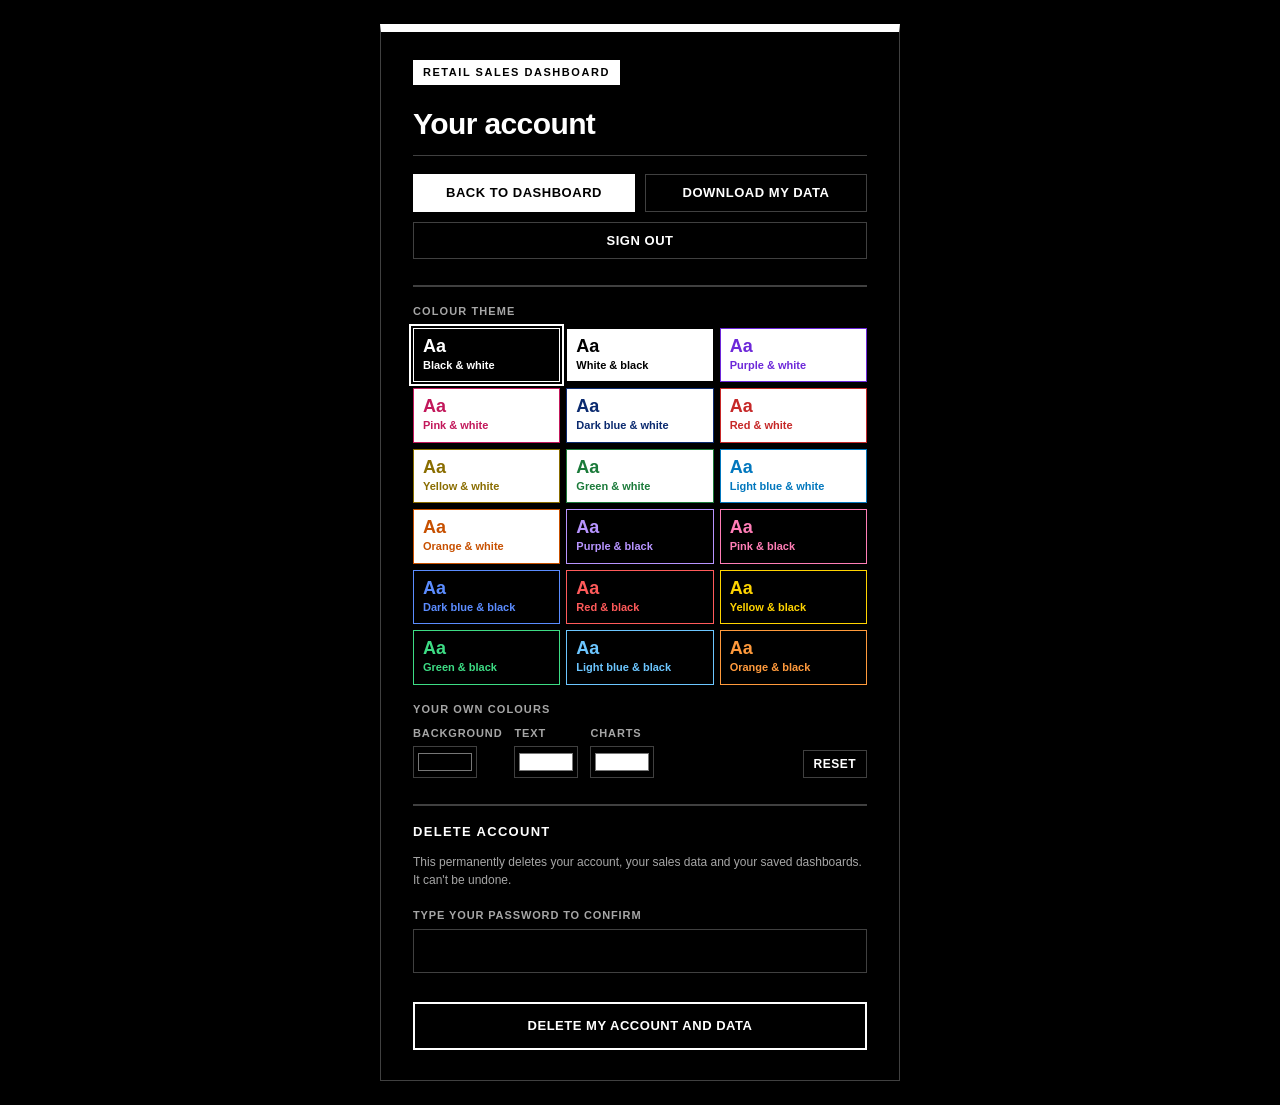
==== commit 11963d79: "Add colour themes and custom colours A Theme button in the header and the account page lets visitors" ====
--- a/static/account.html
+++ b/static/account.html
@@ -5,6 +5,7 @@
 <meta name="viewport" content="width=device-width, initial-scale=1">
 <title>Your account - Retail Sales Dashboard</title>
 <link rel="stylesheet" href="/static/style.css">
+<script src="/static/theme.js"></script>
 </head>
 <body>
 <main class="gate">
@@ -17,6 +18,8 @@
       <a class="btn secondary" href="/api/export.csv">Download my data</a>
       <button class="btn secondary" id="logout">Sign out</button>
     </div>
+    <div class="theme-section" id="theme-box"></div>
+    <script>document.getElementById("theme-box").append(Theme.picker());</script>
     <div class="danger-zone">
       <h2>Delete account</h2>
       <p class="muted small">This permanently deletes your account, your sales data and your saved dashboards. It can't be undone.</p>
--- a/static/style.css
+++ b/static/style.css
@@ -1,33 +1,30 @@
-/* Monochrome theme: two colours only (ink and paper), square corners, thin rules.
-   Hierarchy comes from weight, size and letter-spacing instead of colour.
-   --muted, --line and the status colours all resolve to ink so older code that reads them stays two-tone. */
+/* Two-colour theme with square corners and thin rules. Black and white by default.
+   theme.js swaps --paper, --ink and --chart for the visitor's chosen theme and works out
+   --muted, --line and --wash as blends of the two, so every page stays two-tone. */
 :root {
-  --ink: #000000; --paper: #ffffff;
-  --bg: var(--paper); --card: var(--paper); --muted: var(--ink); --line: var(--ink);
-  --good: var(--ink); --bad: var(--ink); --warn: var(--ink);
+  --ink: #ffffff; --paper: #000000; --chart: var(--ink);
+  --muted: #a6a6a6; --line: #404040; --wash: #141414;
+  --bg: var(--paper); --card: var(--paper); --good: var(--ink); --bad: var(--ink); --warn: var(--ink);
   --font: "Inter", "Helvetica Neue", "Segoe UI", Helvetica, Arial, sans-serif;
-}
-@media (prefers-color-scheme: dark) {
-  :root:not([data-theme="light"]) { --ink: #ffffff; --paper: #000000; }
-}
-:root[data-theme="dark"] { --ink: #ffffff; --paper: #000000; }
+  color-scheme: dark;
+}
 
 *, *::before, *::after { box-sizing: border-box; border-radius: 0 !important; }
 [hidden] { display: none !important; }
 html { -webkit-font-smoothing: antialiased; }
 body { margin: 0; background: var(--paper); color: var(--ink); font: 15px/1.5 var(--font); }
 ::selection { background: var(--ink); color: var(--paper); }
-:focus-visible { outline: 2px solid var(--ink); outline-offset: 2px; }
+:focus-visible { outline: 2px solid var(--line); outline-offset: 2px; }
 a { color: var(--ink); text-underline-offset: 3px; }
 a:hover { text-decoration-thickness: 2px; }
 input[type=checkbox], input[type=radio] { accent-color: var(--ink); }
 
 /* ---- header ---- */
-.top { background: var(--ink); color: var(--paper); padding: 20px 32px; display: flex; flex-wrap: wrap; gap: 14px;
+.top { background: var(--paper); color: var(--ink); border-bottom: 1px solid var(--line); padding: 20px 32px; display: flex; flex-wrap: wrap; gap: 14px;
        justify-content: space-between; align-items: center; }
 .top h1 { margin: 0; font-size: 20px; font-weight: 800; letter-spacing: -.01em; text-transform: uppercase; }
-.top p { margin: 4px 0 0; font-size: 13px; letter-spacing: .02em; }
-.badge { border: 1px solid var(--paper); color: var(--paper); padding: 1px 8px; font-size: 11px; font-weight: 700;
+.top p { color: var(--muted); margin: 4px 0 0; font-size: 13px; letter-spacing: .02em; }
+.badge { border: 1px solid var(--line); color: var(--ink); padding: 1px 8px; font-size: 11px; font-weight: 700;
          letter-spacing: .08em; text-transform: uppercase; margin-left: 8px; }
 .actions { display: flex; gap: 8px; flex-wrap: wrap; }
 
@@ -36,12 +33,9 @@
        font: inherit; font-size: 13px; font-weight: 600; letter-spacing: .04em; text-transform: uppercase;
        text-decoration: none; display: inline-block; transition: background .12s, color .12s; }
 .btn:hover { background: var(--paper); color: var(--ink); }
-.btn.ghost, .btn.secondary { background: transparent; color: inherit; border-color: currentColor; }
+.btn.ghost, .btn.secondary { background: transparent; color: var(--ink); border-color: var(--line); }
+.btn.ghost:hover, .btn.secondary:hover { border-color: var(--ink); }
 .btn.ghost:hover, .btn.secondary:hover { background: var(--ink); color: var(--paper); }
-.top .btn { background: var(--paper); color: var(--ink); border-color: var(--paper); }
-.top .btn:hover { background: var(--ink); color: var(--paper); }
-.top .btn.ghost { background: transparent; color: var(--paper); }
-.top .btn.ghost:hover { background: var(--paper); color: var(--ink); }
 .btn.small { padding: 4px 10px; font-size: 12px; }
 .btn.danger { background: var(--paper); color: var(--ink); border: 2px solid var(--ink); }
 .btn.danger:hover { background: var(--ink); color: var(--paper); }
@@ -50,42 +44,43 @@
 
 /* ---- filters ---- */
 .filters { display: flex; flex-wrap: wrap; gap: 12px 20px; align-items: end; padding: 14px 32px; background: var(--paper);
-           border-bottom: 1px solid var(--ink); }
-.filters label { display: flex; flex-direction: column; font-size: 11px; font-weight: 600; gap: 4px; letter-spacing: .08em;
+           border-bottom: 1px solid var(--line); }
+.filters label { color: var(--muted); display: flex; flex-direction: column; font-size: 11px; font-weight: 600; gap: 4px; letter-spacing: .08em;
                  text-transform: uppercase; }
-select, input[type=date] { font: inherit; font-size: 14px; padding: 6px 8px; border: 1px solid var(--ink); background: var(--paper);
+select, input[type=date] { font: inherit; font-size: 14px; padding: 6px 8px; border: 1px solid var(--line); background: var(--paper);
                            color: var(--ink); letter-spacing: 0; text-transform: none; }
 .filters .ghost { color: var(--ink); }
-.notice { margin: 14px 32px 0; padding: 10px 14px; border: 1px solid var(--ink); border-left-width: 6px; background: var(--paper); }
+.notice { margin: 14px 32px 0; padding: 10px 14px; border: 1px solid var(--line); border-left: 6px solid var(--ink); background: var(--paper); }
 .notice.error { background: var(--ink); color: var(--paper); }
 main { padding: 24px 32px 8px; max-width: 1280px; margin: 0 auto; }
 
 /* ---- KPIs and cards ---- */
-.kpis { display: grid; grid-template-columns: repeat(4, 1fr); gap: 0; margin-bottom: 20px; border: 1px solid var(--ink); }
-.kpi { background: var(--paper); padding: 16px 18px; border-left: 1px solid var(--ink); }
+.kpis { display: grid; grid-template-columns: repeat(4, 1fr); gap: 0; margin-bottom: 20px; border: 1px solid var(--line); }
+.kpi { background: var(--paper); padding: 16px 18px; border-left: 1px solid var(--line); }
 .kpi:first-child { border-left: 0; }
-.kpi .label { font-size: 11px; font-weight: 700; letter-spacing: .1em; text-transform: uppercase; }
+.kpi .label { color: var(--muted); font-size: 11px; font-weight: 700; letter-spacing: .1em; text-transform: uppercase; }
 .kpi .value { font-size: 34px; font-weight: 800; margin: 4px 0; letter-spacing: -.02em; font-variant-numeric: tabular-nums; }
 .kpi .delta { font-size: 12px; font-weight: 600; }
+.kpi .delta.flat { color: var(--muted); }
 .delta.up, .delta.down, .delta.flat { color: var(--ink); }
 .delta.down { text-decoration: underline; text-underline-offset: 3px; }
 .grid.two { display: grid; grid-template-columns: 1fr 1fr; gap: 20px; margin-bottom: 20px; }
-.card { background: var(--paper); border: 1px solid var(--ink); padding: 16px 18px; min-width: 0; }
-.card-head { display: flex; align-items: center; gap: 10px; flex-wrap: wrap; padding-bottom: 10px; border-bottom: 1px solid var(--ink); }
+.card { background: var(--paper); border: 1px solid var(--line); padding: 16px 18px; min-width: 0; }
+.card-head { display: flex; align-items: center; gap: 10px; flex-wrap: wrap; padding-bottom: 10px; border-bottom: 1px solid var(--line); }
 .card-head h2 { margin: 0 auto 0 0; font-size: 13px; font-weight: 800; letter-spacing: .1em; text-transform: uppercase; }
-.hint { margin: 8px 0 6px; font-size: 12px; }
+.hint { color: var(--muted); margin: 8px 0 6px; font-size: 12px; }
 .chart { position: relative; height: 270px; margin-top: 10px; }
 .chart.small { height: 250px; }
-.seg { display: inline-flex; border: 1px solid var(--ink); }
-.seg button { border: 0; border-left: 1px solid var(--ink); background: transparent; color: var(--ink); padding: 4px 10px;
+.seg { display: inline-flex; border: 1px solid var(--line); }
+.seg button { border: 0; border-left: 1px solid var(--line); background: transparent; color: var(--ink); padding: 4px 10px;
               font: inherit; font-size: 12px; font-weight: 600; cursor: pointer; }
 .seg button:first-child { border-left: 0; }
 .seg button.on { background: var(--ink); color: var(--paper); }
 
 /* ---- insights: monochrome tags instead of coloured emoji ---- */
-.insights { list-style: none; padding: 0; margin: 10px 0 0; display: grid; gap: 0; border-top: 1px solid var(--ink); }
-.insights li { padding: 10px 0; border-bottom: 1px solid var(--ink); font-size: 14px; display: flex; gap: 10px; align-items: baseline; }
-.insights li::before { flex: 0 0 auto; font-size: 10px; font-weight: 800; letter-spacing: .1em; padding: 1px 6px; border: 1px solid var(--ink); }
+.insights { list-style: none; padding: 0; margin: 10px 0 0; display: grid; gap: 0; border-top: 1px solid var(--line); }
+.insights li { padding: 10px 0; border-bottom: 1px solid var(--line); font-size: 14px; display: flex; gap: 10px; align-items: baseline; }
+.insights li::before { flex: 0 0 auto; font-size: 10px; font-weight: 800; letter-spacing: .1em; padding: 1px 6px; border: 1px solid var(--line); }
 .insights li.warn::before { content: "WATCH"; background: var(--ink); color: var(--paper); }
 .insights li.good::before { content: "GOOD"; }
 .insights li.info::before { content: "NOTE"; border-style: dashed; }
@@ -93,19 +88,19 @@
 /* ---- tables ---- */
 .table-wrap { overflow-x: auto; margin-top: 8px; }
 table { border-collapse: collapse; width: 100%; font-size: 14px; font-variant-numeric: tabular-nums; }
-th, td { padding: 7px 9px; text-align: right; border-bottom: 1px solid var(--ink); white-space: nowrap; }
+th, td { padding: 7px 9px; text-align: right; border-bottom: 1px solid var(--line); white-space: nowrap; }
 th:first-child, td:first-child { text-align: left; }
-th { font-weight: 700; font-size: 11px; letter-spacing: .08em; text-transform: uppercase; border-bottom-width: 2px; }
-tbody tr:hover td { background: var(--ink); color: var(--paper); }
+th { color: var(--muted); font-weight: 700; font-size: 11px; letter-spacing: .08em; text-transform: uppercase; border-bottom-width: 2px; }
+tbody tr:hover td { background: var(--wash); }
 .heat td.cell { text-align: center; min-width: 56px; background-repeat: no-repeat; background-position: left bottom; }
 .heat td.store { cursor: pointer; font-weight: 700; }
 .heat td.store:hover { text-decoration: underline; }
-footer { max-width: 1280px; margin: 0 auto; padding: 8px 32px 28px; font-size: 12px; }
-code { border: 1px solid var(--ink); padding: 0 4px; font-size: .92em; }
+footer { color: var(--muted); max-width: 1280px; margin: 0 auto; padding: 8px 32px 28px; font-size: 12px; }
+code { border: 1px solid var(--line); padding: 0 4px; font-size: .92em; }
 @media (max-width: 900px) {
   .kpis { grid-template-columns: repeat(2, 1fr); }
   .kpi:nth-child(3) { border-left: 0; }
-  .kpi:nth-child(n+3) { border-top: 1px solid var(--ink); }
+  .kpi:nth-child(n+3) { border-top: 1px solid var(--line); }
   .grid.two { grid-template-columns: 1fr; }
   .top, .filters, main, footer { padding-left: 16px; padding-right: 16px; }
   .notice { margin-left: 16px; margin-right: 16px; }
@@ -113,50 +108,50 @@
 
 /* ---- navigation ---- */
 .nav { display: flex; gap: 0; margin-top: 10px; flex-wrap: wrap; }
-.nav a { color: var(--paper); text-decoration: none; padding: 4px 12px; font-size: 12px; font-weight: 600; letter-spacing: .06em;
+.nav a { color: var(--muted); text-decoration: none; padding: 4px 12px; font-size: 12px; font-weight: 600; letter-spacing: .06em;
          text-transform: uppercase; border: 1px solid transparent; }
 .nav a:first-child { padding-left: 0; }
-.nav a:hover { border-bottom-color: var(--paper); }
-.nav a.on, .nav a.on:first-child { color: var(--ink); background: var(--paper); padding-left: 12px; }
-.top .actions select, .name-input { background: transparent; color: var(--paper); border: 1px solid var(--paper); padding: 7px 10px;
+.nav a:hover { color: var(--ink); }
+.nav a.on, .nav a.on:first-child { color: var(--paper); background: var(--ink); padding-left: 12px; }
+.top .actions select, .name-input { background: var(--paper); color: var(--ink); border: 1px solid var(--line); padding: 7px 10px;
                                     font: inherit; font-size: 14px; }
-.top .actions select option { color: #000; background: #fff; }
+.top .actions select option { color: var(--ink); background: var(--paper); }
 .name-input { min-width: 200px; }
-.muted { color: var(--ink); } .small { font-size: 12px; }
+.muted { color: var(--muted); } .small { font-size: 12px; }
 
 /* ---- builder workspace ---- */
 .workspace { display: grid; grid-template-columns: 220px 1fr 330px; gap: 16px; padding: 16px 20px 20px; align-items: start; }
 .workspace.no-ai { grid-template-columns: 220px 1fr; }
-.panel { background: var(--paper); border: 1px solid var(--ink); padding: 12px 14px; position: sticky; top: 10px;
+.panel { background: var(--paper); border: 1px solid var(--line); padding: 12px 14px; position: sticky; top: 10px;
          max-height: calc(100vh - 20px); overflow: auto; }
 .panel h2 { margin: 0 0 4px; font-size: 13px; font-weight: 800; letter-spacing: .1em; text-transform: uppercase; }
-.panel h3 { margin: 14px 0 6px; font-size: 11px; font-weight: 700; text-transform: uppercase; letter-spacing: .1em; }
+.panel h3 { color: var(--muted); margin: 14px 0 6px; font-size: 11px; font-weight: 700; text-transform: uppercase; letter-spacing: .1em; }
 .panel .sym { font-weight: 400; }
 .field-list { list-style: none; margin: 0; padding: 0; display: grid; gap: 4px; }
-.field { padding: 6px 10px; border: 1px solid var(--ink); cursor: grab; font-size: 14px; user-select: none; background: var(--paper); }
+.field { padding: 6px 10px; border: 1px solid var(--line); cursor: grab; font-size: 14px; user-select: none; background: var(--paper); }
 .field:hover, .field:focus { background: var(--ink); color: var(--paper); outline: none; }
-.field.measure { border-left: 5px solid var(--ink); }
-.field.dimension { border-left: 5px double var(--ink); }
+.field.measure { border-left: 5px solid var(--line); }
+.field.dimension { border-left: 5px double var(--line); }
 .canvas { min-height: 70vh; display: grid; grid-template-columns: repeat(4, minmax(0, 1fr)); gap: 16px; align-content: start;
           border: 1px dashed transparent; padding: 2px; }
 .dragging-field .canvas { border-color: var(--ink); }
-.canvas.drop { border: 2px dashed var(--ink); }
-.empty { grid-column: 1 / -1; text-align: center; padding: 70px 20px; border: 1px dashed var(--ink); }
+.canvas.drop { border: 2px dashed var(--line); }
+.empty { grid-column: 1 / -1; text-align: center; padding: 70px 20px; border: 1px dashed var(--line); }
 .empty h2 { margin: 0 0 6px; font-size: 22px; font-weight: 800; letter-spacing: -.01em; }
-.widget { background: var(--paper); border: 1px solid var(--ink); padding: 10px 12px; min-width: 0; display: flex; flex-direction: column; }
+.widget { background: var(--paper); border: 1px solid var(--line); padding: 10px 12px; min-width: 0; display: flex; flex-direction: column; }
 .widget.span-1 { grid-column: span 1; } .widget.span-2 { grid-column: span 2; } .widget.span-3 { grid-column: span 3; } .widget.span-4 { grid-column: span 4; }
-.widget.selected { outline: 2px solid var(--ink); outline-offset: 2px; }
-.widget.drop { outline: 2px dashed var(--ink); outline-offset: 2px; }
-.w-head { display: flex; align-items: center; gap: 6px; cursor: move; padding-bottom: 6px; border-bottom: 1px solid var(--ink); }
+.widget.selected { outline: 2px solid var(--line); outline-offset: 2px; }
+.widget.drop { outline: 2px dashed var(--line); outline-offset: 2px; }
+.w-head { display: flex; align-items: center; gap: 6px; cursor: move; padding-bottom: 6px; border-bottom: 1px solid var(--line); }
 .grip { font-size: 14px; }
 .w-title { margin: 0 auto 0 0; font-size: 12px; font-weight: 800; letter-spacing: .08em; text-transform: uppercase; min-width: 0;
            overflow: hidden; text-overflow: ellipsis; white-space: nowrap; cursor: text; }
-.w-title[contenteditable="true"] { outline: 1px solid var(--ink); padding: 0 4px; white-space: normal; text-transform: none; letter-spacing: 0; }
+.w-title[contenteditable="true"] { outline: 1px solid var(--line); padding: 0 4px; white-space: normal; text-transform: none; letter-spacing: 0; }
 select.mini { font-size: 12px; padding: 2px 4px; max-width: 110px; }
 .icon { border: 0; background: transparent; color: var(--ink); font-size: 18px; cursor: pointer; padding: 0 5px; line-height: 1; }
 .icon:hover { background: var(--ink); color: var(--paper); }
 .chips { display: flex; gap: 4px; flex-wrap: wrap; margin: 6px 0; }
-.chip { font-size: 12px; padding: 1px 3px 1px 8px; border: 1px solid var(--ink); display: inline-flex; align-items: center; gap: 2px; }
+.chip { font-size: 12px; padding: 1px 3px 1px 8px; border: 1px solid var(--line); display: inline-flex; align-items: center; gap: 2px; }
 .chip.measure { background: var(--ink); color: var(--paper); }
 .chip.dimension { background: var(--paper); }
 .chip.filter { border-style: dashed; }
@@ -167,7 +162,7 @@
 .widget.span-4 .chart-box, .widget.span-3 .chart-box { height: 300px; }
 .w-body.chart-kpi { display: flex; gap: 24px; flex-wrap: wrap; align-items: center; }
 .kpi-cell .value { font-size: clamp(20px, 1.9vw, 30px); font-weight: 800; letter-spacing: -.02em; font-variant-numeric: tabular-nums; }
-.kpi-cell .label { font-size: 11px; font-weight: 700; letter-spacing: .1em; text-transform: uppercase; }
+.kpi-cell .label { color: var(--muted); font-size: 11px; font-weight: 700; letter-spacing: .1em; text-transform: uppercase; }
 .w-body.chart-table .table-wrap { max-height: 300px; overflow: auto; margin: 0; }
 .loading, .w-error { font-size: 13px; padding: 20px 4px; }
 .w-error { font-weight: 600; }
@@ -176,14 +171,14 @@
 /* ---- assistant ---- */
 .assistant { display: flex; flex-direction: column; height: calc(100vh - 20px); }
 .assistant.closed { display: none; }
-.assist-head { display: flex; align-items: center; justify-content: space-between; gap: 8px; padding-bottom: 8px; border-bottom: 1px solid var(--ink); }
+.assist-head { display: flex; align-items: center; justify-content: space-between; gap: 8px; padding-bottom: 8px; border-bottom: 1px solid var(--line); }
 .pill { font-size: 10px; font-weight: 700; letter-spacing: .08em; text-transform: uppercase; padding: 2px 7px; background: var(--paper);
-        border: 1px solid var(--ink); white-space: nowrap; }
+        border: 1px solid var(--line); white-space: nowrap; }
 .pill.ai { background: var(--ink); color: var(--paper); }
 .chat { flex: 1; overflow-y: auto; display: flex; flex-direction: column; gap: 8px; margin: 10px 0; min-height: 160px; }
 .msg { display: flex; flex-direction: column; gap: 6px; align-items: flex-start; }
 .msg.me { align-items: flex-end; }
-.bubble { padding: 8px 11px; font-size: 14px; max-width: 92%; white-space: pre-line; background: var(--paper); border: 1px solid var(--ink); }
+.bubble { padding: 8px 11px; font-size: 14px; max-width: 92%; white-space: pre-line; background: var(--paper); border: 1px solid var(--line); }
 .msg.me .bubble { background: var(--ink); color: var(--paper); }
 .confirm { display: flex; gap: 6px; flex-wrap: wrap; }
 .note { font-size: 12px; }
@@ -191,19 +186,19 @@
 .note.err { font-weight: 600; }
 .note.err::before { content: "!  "; font-weight: 800; }
 .suggestions { display: flex; flex-wrap: wrap; gap: 4px; margin-bottom: 8px; }
-.sugg { font: inherit; font-size: 12px; border: 1px solid var(--ink); background: var(--paper); color: var(--ink); padding: 3px 9px; cursor: pointer; }
+.sugg { font: inherit; font-size: 12px; border: 1px solid var(--line); background: var(--paper); color: var(--ink); padding: 3px 9px; cursor: pointer; }
 .sugg:hover { background: var(--ink); color: var(--paper); }
 .chat-form { display: flex; gap: 6px; }
-.chat-form input { flex: 1; min-width: 0; font: inherit; font-size: 14px; padding: 7px 9px; border: 1px solid var(--ink); background: var(--paper); color: var(--ink); }
+.chat-form input { flex: 1; min-width: 0; font: inherit; font-size: 14px; padding: 7px 9px; border: 1px solid var(--line); background: var(--paper); color: var(--ink); }
 
 /* ---- data page ---- */
 main > .card { margin-bottom: 20px; }
 .warn-banner { border-style: dashed; border-left-style: solid; }
-.drop-zone { display: block; border: 1px dashed var(--ink); padding: 32px; text-align: center; cursor: pointer; margin: 8px 0; }
+.drop-zone { display: block; border: 1px dashed var(--line); padding: 32px; text-align: center; cursor: pointer; margin: 8px 0; }
 .drop-zone strong { text-transform: uppercase; letter-spacing: .06em; }
 .drop-zone.drop, .drop-zone:hover { border-style: solid; background: var(--ink); color: var(--paper); }
-.summary { padding: 10px 14px; font-weight: 600; margin: 10px 0; border: 1px solid var(--ink); }
-.summary.ok { border-left-width: 6px; } .summary.warn { border-style: dashed; border-left: 6px solid var(--ink); }
+.summary { padding: 10px 14px; font-weight: 600; margin: 10px 0; border: 1px solid var(--line); }
+.summary.ok { border-left-width: 6px; } .summary.warn { border-style: dashed; border-left: 6px solid var(--line); }
 .summary.bad { background: var(--ink); color: var(--paper); }
 .card h3 { font-size: 12px; font-weight: 800; letter-spacing: .08em; text-transform: uppercase; margin: 16px 0 6px; }
 .mapping th { text-align: left; font-size: 13px; font-weight: 600; letter-spacing: 0; text-transform: none; border-bottom-width: 1px; }
@@ -212,17 +207,17 @@
 .mapping select { width: 100%; }
 .check { display: inline-flex; gap: 6px; align-items: center; margin: 10px 14px 0 0; font-size: 14px; }
 .report { list-style: none; padding: 0; margin: 0; display: grid; gap: 4px; font-size: 14px; }
-.report li { padding: 5px 10px; border: 1px solid var(--ink); }
-.report li.ok { border-left-width: 5px; } .report li.warn { border-style: dashed; border-left: 5px solid var(--ink); }
+.report li { padding: 5px 10px; border: 1px solid var(--line); }
+.report li.ok { border-left-width: 5px; } .report li.warn { border-style: dashed; border-left: 5px solid var(--line); }
 .report li.bad { background: var(--ink); color: var(--paper); }
 .import-bar { display: flex; align-items: center; flex-wrap: wrap; gap: 6px; margin-top: 12px; }
 .import-bar .btn { margin-left: auto; }
 .filters.inline { padding: 8px 0; border: 0; background: transparent; }
-input[type=search], .row-form input { font: inherit; font-size: 14px; padding: 6px 8px; border: 1px solid var(--ink); background: var(--paper); color: var(--ink); }
+input[type=search], .row-form input { font: inherit; font-size: 14px; padding: 6px 8px; border: 1px solid var(--line); background: var(--paper); color: var(--ink); }
 .rows td { cursor: default; }
 .rows th.sortable { cursor: pointer; }
 .rows th.sortable:hover { text-decoration: underline; }
-.cell-edit { width: 100%; min-width: 90px; font: inherit; font-size: 14px; padding: 2px 4px; border: 1px solid var(--ink); background: var(--paper); color: var(--ink); }
+.cell-edit { width: 100%; min-width: 90px; font: inherit; font-size: 14px; padding: 2px 4px; border: 1px solid var(--line); background: var(--paper); color: var(--ink); }
 .pager { display: flex; align-items: center; gap: 10px; justify-content: flex-end; margin-top: 10px; }
 .pager .btn { color: var(--ink); }
 .pager .btn:hover { color: var(--paper); }
@@ -257,23 +252,23 @@
 
 /* ---- sign-in, welcome and privacy pages ---- */
 .nav .nav-right { margin-left: 8px; }
-.nav a.account { border-color: var(--paper); }
+.nav a.account { border-color: var(--line); }
 .gate { min-height: 100vh; display: grid; place-items: center; padding: 24px 16px; }
-.gate-card { width: 100%; max-width: 520px; background: var(--paper); border: 1px solid var(--ink); border-top: 8px solid var(--ink);
+.gate-card { width: 100%; max-width: 520px; background: var(--paper); border: 1px solid var(--line); border-top: 8px solid var(--ink);
              padding: 28px 32px 30px; }
 .gate-card.wide { max-width: 760px; }
 .gate-card h1 { margin: 0 0 8px; font-size: 30px; font-weight: 800; letter-spacing: -.02em; line-height: 1.15; }
 .gate-card .logo { display: inline-block; background: var(--ink); color: var(--paper); font-weight: 800; padding: 4px 10px;
                    font-size: 11px; letter-spacing: .14em; text-transform: uppercase; margin-bottom: 22px; }
-.gate-card ul { padding-left: 0; margin: 12px 0 18px; list-style: none; border-top: 1px solid var(--ink); }
-.gate-card li { margin: 0; padding: 9px 0 9px 22px; border-bottom: 1px solid var(--ink); position: relative; }
+.gate-card ul { padding-left: 0; margin: 12px 0 18px; list-style: none; border-top: 1px solid var(--line); }
+.gate-card li { margin: 0; padding: 9px 0 9px 22px; border-bottom: 1px solid var(--line); position: relative; }
 .gate-card li::before { content: ""; position: absolute; left: 2px; top: 17px; width: 8px; height: 8px; background: var(--ink); }
 .form { display: flex; flex-direction: column; gap: 14px; margin-top: 18px; }
-.form label { display: flex; flex-direction: column; gap: 5px; font-size: 11px; font-weight: 700; letter-spacing: .08em; text-transform: uppercase; }
+.form label { color: var(--muted); display: flex; flex-direction: column; gap: 5px; font-size: 11px; font-weight: 700; letter-spacing: .08em; text-transform: uppercase; }
 .form input[type=email], .form input[type=password], .form input[type=text] { font: inherit; font-size: 15px; padding: 10px 12px;
-  border: 1px solid var(--ink); background: var(--paper); color: var(--ink); letter-spacing: 0; text-transform: none; }
-.form input:focus { outline: 2px solid var(--ink); outline-offset: 0; }
-.form label.check { flex-direction: row; align-items: flex-start; gap: 8px; font-size: 14px; font-weight: 400; letter-spacing: 0; text-transform: none; }
+  border: 1px solid var(--line); background: var(--paper); color: var(--ink); letter-spacing: 0; text-transform: none; }
+.form input:focus { outline: 2px solid var(--line); outline-offset: 0; }
+.form label.check { color: var(--ink); flex-direction: row; align-items: flex-start; gap: 8px; font-size: 14px; font-weight: 400; letter-spacing: 0; text-transform: none; }
 .form label.check input { margin-top: 4px; }
 .form .btn { width: 100%; padding: 12px 14px; font-size: 13px; }
 .btn-row { display: flex; gap: 10px; flex-wrap: wrap; margin-top: 18px; }
@@ -281,20 +276,54 @@
 .form-error { font-size: 14px; font-weight: 600; min-height: 1px; margin: 0; }
 .form-error:not(:empty)::before { content: "! "; font-weight: 800; }
 .switch-line { margin: 18px 0 0; font-size: 14px; text-align: center; }
-.declined { border: 1px solid var(--ink); border-left-width: 6px; padding: 10px 12px; margin-top: 16px; }
+.declined { border: 1px solid var(--line); border-left-width: 6px; padding: 10px 12px; margin-top: 16px; }
 .policy h2 { font-size: 13px; font-weight: 800; letter-spacing: .1em; text-transform: uppercase; margin: 26px 0 8px; }
 .policy p, .policy li { font-size: 15px; }
 .policy table { width: 100%; margin: 6px 0; }
 .policy th, .policy td { text-align: left; white-space: normal; }
 .policy tbody tr:hover td { background: transparent; color: inherit; }
-.kv { display: grid; grid-template-columns: 150px 1fr; gap: 0; margin: 14px 0; font-size: 14px; border-top: 1px solid var(--ink); }
-.kv dt, .kv dd { padding: 8px 0; border-bottom: 1px solid var(--ink); }
-.kv dt { font-size: 11px; font-weight: 700; letter-spacing: .08em; text-transform: uppercase; }
+.kv { display: grid; grid-template-columns: 150px 1fr; gap: 0; margin: 14px 0; font-size: 14px; border-top: 1px solid var(--line); }
+.kv dt, .kv dd { padding: 8px 0; border-bottom: 1px solid var(--line); }
+.kv dt { color: var(--muted); font-size: 11px; font-weight: 700; letter-spacing: .08em; text-transform: uppercase; }
 .kv dd { margin: 0; word-break: break-word; }
-.danger-zone { margin-top: 26px; padding-top: 16px; border-top: 2px solid var(--ink); }
+.danger-zone { margin-top: 26px; padding-top: 16px; border-top: 2px solid var(--line); }
 .danger-zone h2 { font-size: 13px; font-weight: 800; letter-spacing: .1em; text-transform: uppercase; margin: 0 0 4px; }
 @media (max-width: 520px) {
   .gate-card { padding: 22px 18px; }
   .kv { grid-template-columns: 1fr; } .kv dt { border-bottom: 0; padding-bottom: 0; }
 }
 .heat tbody tr:hover td { background-color: transparent; color: var(--ink); }
+
+/* boxes brighten to a full white edge on hover, like a focus */
+.card, .kpi, .widget, .panel, .field, .gate-card, select, input { transition: border-color .15s, background .15s, color .15s; }
+.card:hover, .widget:hover, .panel:hover { border-color: var(--ink); }
+.kpis:hover { border-color: var(--ink); }
+.kpi:hover { background: var(--wash); }
+select:hover, input:hover { border-color: var(--ink); }
+select:focus, input:focus { border-color: var(--ink); }
+.empty, .drop-zone { color: var(--muted); }
+.empty h2, .drop-zone strong { color: var(--ink); }
+
+/* ---- theme picker ---- */
+.theme-wrap { position: relative; display: inline-block; }
+.theme-btn { font: inherit; font-size: 12px; font-weight: 600; letter-spacing: .06em; text-transform: uppercase; cursor: pointer;
+             background: transparent; color: var(--muted); border: 1px solid var(--line); padding: 4px 10px; margin-left: 8px; }
+.theme-btn:hover, .theme-btn[aria-expanded="true"] { color: var(--ink); border-color: var(--ink); }
+.theme-picker h3 { font-size: 11px; font-weight: 800; letter-spacing: .1em; text-transform: uppercase; color: var(--muted); margin: 0 0 8px; }
+.theme-picker h3:not(:first-child) { margin-top: 16px; }
+.theme-picker.pop { position: absolute; z-index: 50; top: calc(100% + 8px); left: 0; width: min(520px, calc(100vw - 32px));
+                    background: var(--paper); color: var(--ink); border: 1px solid var(--ink); padding: 16px; text-transform: none; letter-spacing: 0; }
+.swatches { display: grid; grid-template-columns: repeat(auto-fill, minmax(112px, 1fr)); gap: 6px; }
+.swatch { display: flex; flex-direction: column; align-items: flex-start; gap: 2px; padding: 8px 9px; border: 1px solid; cursor: pointer;
+          font: inherit; text-align: left; }
+.swatch .aa { font-size: 18px; font-weight: 800; line-height: 1; }
+.swatch .nm { font-size: 11px; font-weight: 600; }
+.swatch:hover { outline: 1px solid var(--ink); outline-offset: 2px; }
+.swatch.on { outline: 2px solid var(--ink); outline-offset: 2px; }
+.custom { display: flex; flex-wrap: wrap; gap: 12px; align-items: end; }
+.custom label { display: flex; flex-direction: column; gap: 4px; font-size: 11px; font-weight: 700; letter-spacing: .08em;
+                text-transform: uppercase; color: var(--muted); }
+.custom input[type=color] { width: 64px; height: 32px; padding: 2px; border: 1px solid var(--line); background: var(--paper); cursor: pointer; }
+.custom .btn { margin-left: auto; }
+.theme-section { margin-top: 26px; padding-top: 16px; border-top: 2px solid var(--line); }
+@media (max-width: 640px) { .theme-picker.pop { position: fixed; top: 70px; left: 16px; right: 16px; width: auto; } }
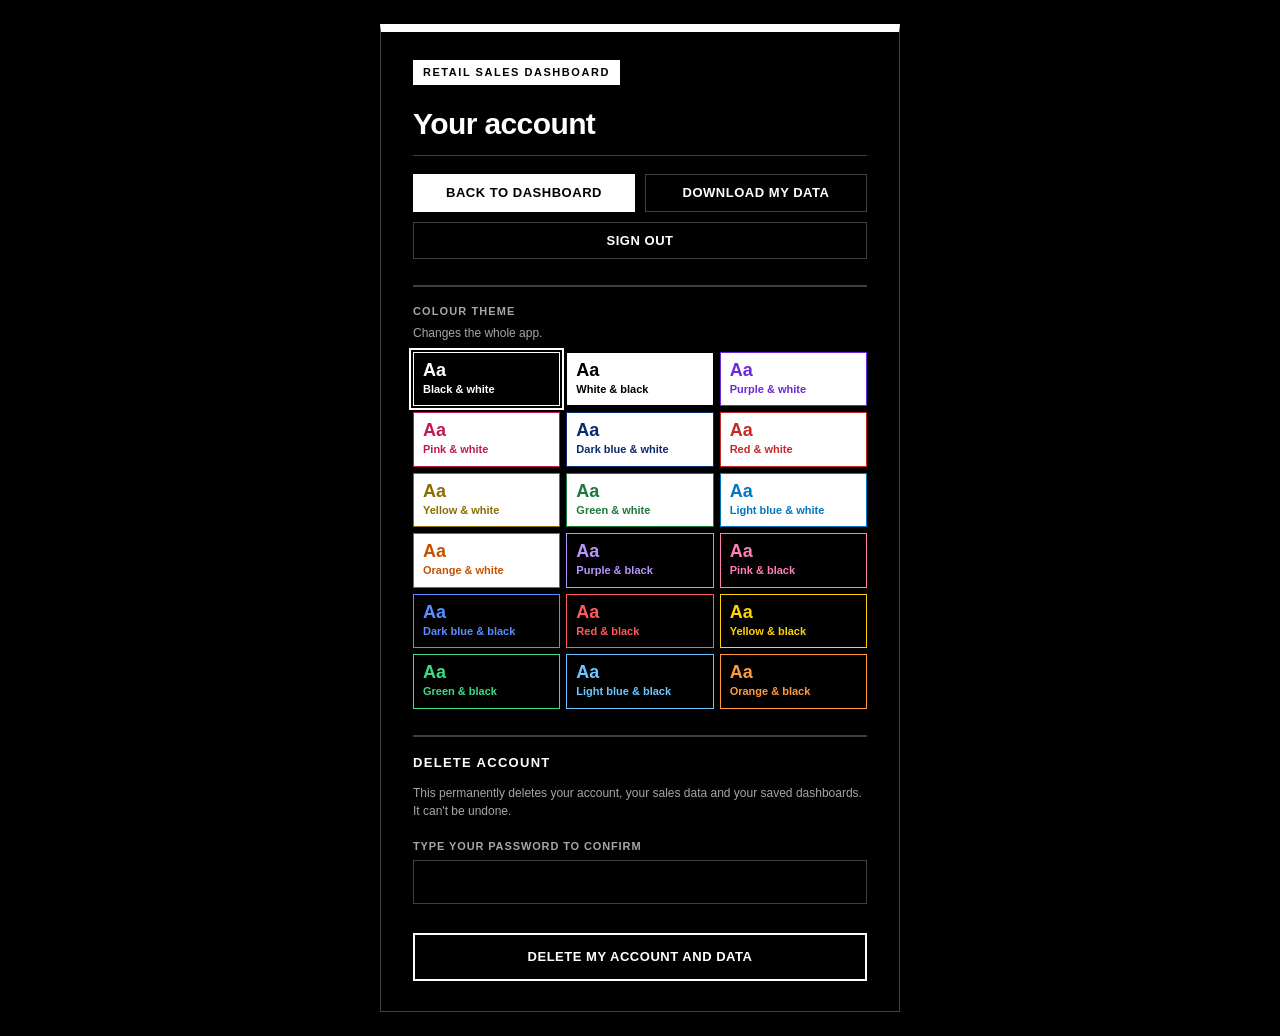
==== commit 85587800: "UI polish: friendly 404, favicon, descriptions, mobile nav, focus outline, loading text Co-Authored-" ====
--- a/static/account.html
+++ b/static/account.html
@@ -4,6 +4,8 @@
 <meta charset="utf-8">
 <meta name="viewport" content="width=device-width, initial-scale=1">
 <title>Your account - Retail Sales Dashboard</title>
+<meta name="description" content="Retail Sales Dashboard: one live source of truth for sales, with data tools for any CSV or Excel file.">
+<link rel="icon" href="/static/favicon.svg" type="image/svg+xml">
 <link rel="stylesheet" href="/static/style.css">
 <script src="/static/theme.js"></script>
 </head>
--- a/static/style.css
+++ b/static/style.css
@@ -2,7 +2,7 @@
    theme.js swaps --paper, --ink and --chart for the visitor's chosen theme and works out
    --muted, --line and --wash as blends of the two, so every page stays two-tone. */
 :root {
-  --ink: #ffffff; --paper: #000000; --chart: var(--ink);
+  --ink: #ffffff; --paper: #000000; --text: var(--ink);
   --muted: #a6a6a6; --line: #404040; --wash: #141414;
   --bg: var(--paper); --card: var(--paper); --good: var(--ink); --bad: var(--ink); --warn: var(--ink);
   --font: "Inter", "Helvetica Neue", "Segoe UI", Helvetica, Arial, sans-serif;
@@ -12,19 +12,19 @@
 *, *::before, *::after { box-sizing: border-box; border-radius: 0 !important; }
 [hidden] { display: none !important; }
 html { -webkit-font-smoothing: antialiased; }
-body { margin: 0; background: var(--paper); color: var(--ink); font: 15px/1.5 var(--font); }
+body { margin: 0; background: var(--paper); color: var(--text); font: 15px/1.5 var(--font); }
 ::selection { background: var(--ink); color: var(--paper); }
-:focus-visible { outline: 2px solid var(--line); outline-offset: 2px; }
-a { color: var(--ink); text-underline-offset: 3px; }
+:focus-visible { outline: 2px solid var(--ink); outline-offset: 2px; }
+a { color: var(--text); text-underline-offset: 3px; }
 a:hover { text-decoration-thickness: 2px; }
 input[type=checkbox], input[type=radio] { accent-color: var(--ink); }
 
 /* ---- header ---- */
-.top { background: var(--paper); color: var(--ink); border-bottom: 1px solid var(--line); padding: 20px 32px; display: flex; flex-wrap: wrap; gap: 14px;
+.top { background: var(--paper); color: var(--text); border-bottom: 1px solid var(--line); padding: 20px 32px; display: flex; flex-wrap: wrap; gap: 14px;
        justify-content: space-between; align-items: center; }
 .top h1 { margin: 0; font-size: 20px; font-weight: 800; letter-spacing: -.01em; text-transform: uppercase; }
 .top p { color: var(--muted); margin: 4px 0 0; font-size: 13px; letter-spacing: .02em; }
-.badge { border: 1px solid var(--line); color: var(--ink); padding: 1px 8px; font-size: 11px; font-weight: 700;
+.badge { border: 1px solid var(--line); color: var(--text); padding: 1px 8px; font-size: 11px; font-weight: 700;
          letter-spacing: .08em; text-transform: uppercase; margin-left: 8px; }
 .actions { display: flex; gap: 8px; flex-wrap: wrap; }
 
@@ -32,12 +32,12 @@
 .btn { background: var(--ink); color: var(--paper); border: 1px solid var(--ink); padding: 8px 16px; cursor: pointer;
        font: inherit; font-size: 13px; font-weight: 600; letter-spacing: .04em; text-transform: uppercase;
        text-decoration: none; display: inline-block; transition: background .12s, color .12s; }
-.btn:hover { background: var(--paper); color: var(--ink); }
-.btn.ghost, .btn.secondary { background: transparent; color: var(--ink); border-color: var(--line); }
+.btn:hover { background: var(--paper); color: var(--text); }
+.btn.ghost, .btn.secondary { background: transparent; color: var(--text); border-color: var(--line); }
 .btn.ghost:hover, .btn.secondary:hover { border-color: var(--ink); }
 .btn.ghost:hover, .btn.secondary:hover { background: var(--ink); color: var(--paper); }
 .btn.small { padding: 4px 10px; font-size: 12px; }
-.btn.danger { background: var(--paper); color: var(--ink); border: 2px solid var(--ink); }
+.btn.danger { background: var(--paper); color: var(--text); border: 2px solid var(--ink); }
 .btn.danger:hover { background: var(--ink); color: var(--paper); }
 .btn:disabled { opacity: .35; cursor: not-allowed; }
 .btn:disabled:hover { background: var(--ink); color: var(--paper); }
@@ -48,8 +48,8 @@
 .filters label { color: var(--muted); display: flex; flex-direction: column; font-size: 11px; font-weight: 600; gap: 4px; letter-spacing: .08em;
                  text-transform: uppercase; }
 select, input[type=date] { font: inherit; font-size: 14px; padding: 6px 8px; border: 1px solid var(--line); background: var(--paper);
-                           color: var(--ink); letter-spacing: 0; text-transform: none; }
-.filters .ghost { color: var(--ink); }
+                           color: var(--text); letter-spacing: 0; text-transform: none; }
+.filters .ghost { color: var(--text); }
 .notice { margin: 14px 32px 0; padding: 10px 14px; border: 1px solid var(--line); border-left: 6px solid var(--ink); background: var(--paper); }
 .notice.error { background: var(--ink); color: var(--paper); }
 main { padding: 24px 32px 8px; max-width: 1280px; margin: 0 auto; }
@@ -62,7 +62,7 @@
 .kpi .value { font-size: 34px; font-weight: 800; margin: 4px 0; letter-spacing: -.02em; font-variant-numeric: tabular-nums; }
 .kpi .delta { font-size: 12px; font-weight: 600; }
 .kpi .delta.flat { color: var(--muted); }
-.delta.up, .delta.down, .delta.flat { color: var(--ink); }
+.delta.up, .delta.down, .delta.flat { color: var(--text); }
 .delta.down { text-decoration: underline; text-underline-offset: 3px; }
 .grid.two { display: grid; grid-template-columns: 1fr 1fr; gap: 20px; margin-bottom: 20px; }
 .card { background: var(--paper); border: 1px solid var(--line); padding: 16px 18px; min-width: 0; }
@@ -72,7 +72,7 @@
 .chart { position: relative; height: 270px; margin-top: 10px; }
 .chart.small { height: 250px; }
 .seg { display: inline-flex; border: 1px solid var(--line); }
-.seg button { border: 0; border-left: 1px solid var(--line); background: transparent; color: var(--ink); padding: 4px 10px;
+.seg button { border: 0; border-left: 1px solid var(--line); background: transparent; color: var(--text); padding: 4px 10px;
               font: inherit; font-size: 12px; font-weight: 600; cursor: pointer; }
 .seg button:first-child { border-left: 0; }
 .seg button.on { background: var(--ink); color: var(--paper); }
@@ -111,11 +111,11 @@
 .nav a { color: var(--muted); text-decoration: none; padding: 4px 12px; font-size: 12px; font-weight: 600; letter-spacing: .06em;
          text-transform: uppercase; border: 1px solid transparent; }
 .nav a:first-child { padding-left: 0; }
-.nav a:hover { color: var(--ink); }
+.nav a:hover { color: var(--text); }
 .nav a.on, .nav a.on:first-child { color: var(--paper); background: var(--ink); padding-left: 12px; }
-.top .actions select, .name-input { background: var(--paper); color: var(--ink); border: 1px solid var(--line); padding: 7px 10px;
+.top .actions select, .name-input { background: var(--paper); color: var(--text); border: 1px solid var(--line); padding: 7px 10px;
                                     font: inherit; font-size: 14px; }
-.top .actions select option { color: var(--ink); background: var(--paper); }
+.top .actions select option { color: var(--text); background: var(--paper); }
 .name-input { min-width: 200px; }
 .muted { color: var(--muted); } .small { font-size: 12px; }
 
@@ -148,7 +148,7 @@
            overflow: hidden; text-overflow: ellipsis; white-space: nowrap; cursor: text; }
 .w-title[contenteditable="true"] { outline: 1px solid var(--line); padding: 0 4px; white-space: normal; text-transform: none; letter-spacing: 0; }
 select.mini { font-size: 12px; padding: 2px 4px; max-width: 110px; }
-.icon { border: 0; background: transparent; color: var(--ink); font-size: 18px; cursor: pointer; padding: 0 5px; line-height: 1; }
+.icon { border: 0; background: transparent; color: var(--text); font-size: 18px; cursor: pointer; padding: 0 5px; line-height: 1; }
 .icon:hover { background: var(--ink); color: var(--paper); }
 .chips { display: flex; gap: 4px; flex-wrap: wrap; margin: 6px 0; }
 .chip { font-size: 12px; padding: 1px 3px 1px 8px; border: 1px solid var(--line); display: inline-flex; align-items: center; gap: 2px; }
@@ -186,10 +186,10 @@
 .note.err { font-weight: 600; }
 .note.err::before { content: "!  "; font-weight: 800; }
 .suggestions { display: flex; flex-wrap: wrap; gap: 4px; margin-bottom: 8px; }
-.sugg { font: inherit; font-size: 12px; border: 1px solid var(--line); background: var(--paper); color: var(--ink); padding: 3px 9px; cursor: pointer; }
+.sugg { font: inherit; font-size: 12px; border: 1px solid var(--line); background: var(--paper); color: var(--text); padding: 3px 9px; cursor: pointer; }
 .sugg:hover { background: var(--ink); color: var(--paper); }
 .chat-form { display: flex; gap: 6px; }
-.chat-form input { flex: 1; min-width: 0; font: inherit; font-size: 14px; padding: 7px 9px; border: 1px solid var(--line); background: var(--paper); color: var(--ink); }
+.chat-form input { flex: 1; min-width: 0; font: inherit; font-size: 14px; padding: 7px 9px; border: 1px solid var(--line); background: var(--paper); color: var(--text); }
 
 /* ---- data page ---- */
 main > .card { margin-bottom: 20px; }
@@ -213,13 +213,13 @@
 .import-bar { display: flex; align-items: center; flex-wrap: wrap; gap: 6px; margin-top: 12px; }
 .import-bar .btn { margin-left: auto; }
 .filters.inline { padding: 8px 0; border: 0; background: transparent; }
-input[type=search], .row-form input { font: inherit; font-size: 14px; padding: 6px 8px; border: 1px solid var(--line); background: var(--paper); color: var(--ink); }
+input[type=search], .row-form input { font: inherit; font-size: 14px; padding: 6px 8px; border: 1px solid var(--line); background: var(--paper); color: var(--text); }
 .rows td { cursor: default; }
 .rows th.sortable { cursor: pointer; }
 .rows th.sortable:hover { text-decoration: underline; }
-.cell-edit { width: 100%; min-width: 90px; font: inherit; font-size: 14px; padding: 2px 4px; border: 1px solid var(--line); background: var(--paper); color: var(--ink); }
+.cell-edit { width: 100%; min-width: 90px; font: inherit; font-size: 14px; padding: 2px 4px; border: 1px solid var(--line); background: var(--paper); color: var(--text); }
 .pager { display: flex; align-items: center; gap: 10px; justify-content: flex-end; margin-top: 10px; }
-.pager .btn { color: var(--ink); }
+.pager .btn { color: var(--text); }
 .pager .btn:hover { color: var(--paper); }
 .grid.three { display: grid; grid-template-columns: repeat(3, 1fr); gap: 20px; }
 .tool h3 { margin-top: 4px; }
@@ -266,9 +266,9 @@
 .form { display: flex; flex-direction: column; gap: 14px; margin-top: 18px; }
 .form label { color: var(--muted); display: flex; flex-direction: column; gap: 5px; font-size: 11px; font-weight: 700; letter-spacing: .08em; text-transform: uppercase; }
 .form input[type=email], .form input[type=password], .form input[type=text] { font: inherit; font-size: 15px; padding: 10px 12px;
-  border: 1px solid var(--line); background: var(--paper); color: var(--ink); letter-spacing: 0; text-transform: none; }
+  border: 1px solid var(--line); background: var(--paper); color: var(--text); letter-spacing: 0; text-transform: none; }
 .form input:focus { outline: 2px solid var(--line); outline-offset: 0; }
-.form label.check { color: var(--ink); flex-direction: row; align-items: flex-start; gap: 8px; font-size: 14px; font-weight: 400; letter-spacing: 0; text-transform: none; }
+.form label.check { color: var(--text); flex-direction: row; align-items: flex-start; gap: 8px; font-size: 14px; font-weight: 400; letter-spacing: 0; text-transform: none; }
 .form label.check input { margin-top: 4px; }
 .form .btn { width: 100%; padding: 12px 14px; font-size: 13px; }
 .btn-row { display: flex; gap: 10px; flex-wrap: wrap; margin-top: 18px; }
@@ -292,7 +292,7 @@
   .gate-card { padding: 22px 18px; }
   .kv { grid-template-columns: 1fr; } .kv dt { border-bottom: 0; padding-bottom: 0; }
 }
-.heat tbody tr:hover td { background-color: transparent; color: var(--ink); }
+.heat tbody tr:hover td { background-color: transparent; color: var(--text); }
 
 /* boxes brighten to a full white edge on hover, like a focus */
 .card, .kpi, .widget, .panel, .field, .gate-card, select, input { transition: border-color .15s, background .15s, color .15s; }
@@ -302,17 +302,17 @@
 select:hover, input:hover { border-color: var(--ink); }
 select:focus, input:focus { border-color: var(--ink); }
 .empty, .drop-zone { color: var(--muted); }
-.empty h2, .drop-zone strong { color: var(--ink); }
+.empty h2, .drop-zone strong { color: var(--text); }
 
 /* ---- theme picker ---- */
 .theme-wrap { position: relative; display: inline-block; }
 .theme-btn { font: inherit; font-size: 12px; font-weight: 600; letter-spacing: .06em; text-transform: uppercase; cursor: pointer;
              background: transparent; color: var(--muted); border: 1px solid var(--line); padding: 4px 10px; margin-left: 8px; }
-.theme-btn:hover, .theme-btn[aria-expanded="true"] { color: var(--ink); border-color: var(--ink); }
+.theme-btn:hover, .theme-btn[aria-expanded="true"] { color: var(--text); border-color: var(--ink); }
 .theme-picker h3 { font-size: 11px; font-weight: 800; letter-spacing: .1em; text-transform: uppercase; color: var(--muted); margin: 0 0 8px; }
 .theme-picker h3:not(:first-child) { margin-top: 16px; }
 .theme-picker.pop { position: absolute; z-index: 50; top: calc(100% + 8px); left: 0; width: min(520px, calc(100vw - 32px));
-                    background: var(--paper); color: var(--ink); border: 1px solid var(--ink); padding: 16px; text-transform: none; letter-spacing: 0; }
+                    background: var(--paper); color: var(--text); border: 1px solid var(--ink); padding: 16px; text-transform: none; letter-spacing: 0; }
 .swatches { display: grid; grid-template-columns: repeat(auto-fill, minmax(112px, 1fr)); gap: 6px; }
 .swatch { display: flex; flex-direction: column; align-items: flex-start; gap: 2px; padding: 8px 9px; border: 1px solid; cursor: pointer;
           font: inherit; text-align: left; }
@@ -320,10 +320,87 @@
 .swatch .nm { font-size: 11px; font-weight: 600; }
 .swatch:hover { outline: 1px solid var(--ink); outline-offset: 2px; }
 .swatch.on { outline: 2px solid var(--ink); outline-offset: 2px; }
-.custom { display: flex; flex-wrap: wrap; gap: 12px; align-items: end; }
-.custom label { display: flex; flex-direction: column; gap: 4px; font-size: 11px; font-weight: 700; letter-spacing: .08em;
-                text-transform: uppercase; color: var(--muted); }
-.custom input[type=color] { width: 64px; height: 32px; padding: 2px; border: 1px solid var(--line); background: var(--paper); cursor: pointer; }
-.custom .btn { margin-left: auto; }
+.cust-row { display: grid; grid-template-columns: 112px 1fr; gap: 10px; align-items: center; margin-bottom: 8px; }
+.cust-row label { display: flex; flex-direction: column; gap: 4px; font-size: 11px; font-weight: 700; letter-spacing: .08em;
+                  text-transform: uppercase; color: var(--muted); }
+.cust-row input[type=color] { width: 100%; height: 30px; padding: 2px; border: 1px solid var(--line); background: var(--paper); cursor: pointer; }
+.cust-row select { width: 100%; text-transform: none; letter-spacing: 0; font-weight: 400; }
+.quick { display: flex; flex-wrap: wrap; gap: 4px; }
+.quick button { width: 22px; height: 22px; border: 1px solid var(--line); cursor: pointer; padding: 0; }
+.quick button:hover { outline: 1px solid var(--ink); outline-offset: 1px; }
+.quick button.on { outline: 2px solid var(--ink); outline-offset: 1px; }
+.theme-picker > .btn { margin-top: 8px; }
 .theme-section { margin-top: 26px; padding-top: 16px; border-top: 2px solid var(--line); }
 @media (max-width: 640px) { .theme-picker.pop { position: fixed; top: 70px; left: 16px; right: 16px; width: auto; } }
+.tp-note { margin: -4px 0 10px; font-size: 12px; color: var(--muted); }
+/* chart background applies to the chart area only */
+.chart canvas, .chart-box canvas { background: var(--chart-bg, transparent); }
+
+/* ---- sample dataset picker ---- */
+.samples { display: grid; grid-template-columns: repeat(3, 1fr); gap: 10px; margin: 8px 0 4px; }
+.sample { display: flex; flex-direction: column; gap: 4px; text-align: left; padding: 12px 14px; font: inherit; cursor: pointer;
+          background: var(--paper); color: var(--text); border: 1px solid var(--line); }
+.sample strong { font-size: 12px; font-weight: 800; letter-spacing: .08em; text-transform: uppercase; }
+.sample span { font-size: 13px; color: var(--muted); }
+.sample:hover { border-color: var(--ink); background: var(--wash); }
+@media (max-width: 900px) { .samples { grid-template-columns: 1fr; } }
+
+/* forecast page */
+input.stock { width: 84px; text-align: right; background: var(--paper); color: var(--text); border: 1px solid var(--line); padding: 4px 6px; border-radius: 0; font: inherit; }
+input.stock:focus { outline: 2px solid var(--ink); border-color: var(--ink); }
+td.to-order { font-weight: 800; }
+td.to-order.need { background: var(--ink); color: var(--paper); }
+
+/* explore any data */
+.ex-form { display: flex; flex-wrap: wrap; gap: 12px 16px; margin: 10px 0; }
+.ex-form label, .ex-filter { font-size: 11px; font-weight: 700; letter-spacing: .08em; text-transform: uppercase; color: var(--muted); display: flex; flex-direction: column; gap: 4px; }
+.ex-form select, .ex-filter select, .ex-filter input { background: var(--paper); color: var(--text); border: 1px solid var(--line); border-radius: 0; padding: 6px 8px; font: inherit; font-size: 13px; text-transform: none; letter-spacing: 0; }
+.ex-filter { flex-direction: row; align-items: center; gap: 8px; margin: 6px 0; }
+.ex-actions { margin: 6px 0 4px; }
+td.wrap { white-space: normal; text-align: left; max-width: 380px; }
+
+/* first-run welcome */
+.card.start { margin: 24px 32px; }
+a.sample { text-decoration: none; color: inherit; }
+a.sample span { color: var(--muted); }
+a.sample:hover { border-color: var(--ink); }
+
+/* ---- SQL workbench ---- */
+.sql-layout { display: grid; grid-template-columns: 260px minmax(0, 1fr); gap: 20px; align-items: start; }
+.sql-schema { position: sticky; top: 12px; max-height: calc(100vh - 40px); overflow: auto; }
+.sql-schema details { border-top: 1px solid var(--line); padding: 6px 0; }
+.sql-schema summary { cursor: pointer; font-weight: 700; }
+.sql-cols { list-style: none; margin: 6px 0 2px; padding-left: 14px; font-size: 13px; }
+.sql-name { color: var(--text); text-decoration: none; border-bottom: 1px dotted var(--muted); }
+.sql-name:hover { border-bottom-style: solid; }
+.sql-editor { width: 100%; box-sizing: border-box; font-family: ui-monospace, SFMono-Regular, Menlo, Consolas, monospace; font-size: 14px; line-height: 1.5; background: var(--paper); color: var(--text); border: 1px solid var(--line); border-radius: 0; padding: 10px; resize: vertical; }
+.sql-actions { display: flex; flex-wrap: wrap; align-items: flex-end; gap: 12px 16px; }
+.sql-pick { font-size: 11px; font-weight: 700; letter-spacing: .08em; text-transform: uppercase; color: var(--muted); display: flex; flex-direction: column; gap: 4px; }
+.sql-pick select { background: var(--paper); color: var(--text); border: 1px solid var(--line); border-radius: 0; padding: 6px 8px; font: inherit; font-size: 13px; text-transform: none; letter-spacing: 0; max-width: 260px; }
+.sql-result { max-height: 460px; overflow: auto; }
+@media (max-width: 900px) { .sql-layout { grid-template-columns: 1fr; } .sql-schema { position: static; max-height: none; } }
+
+/* ---- demo mode ---- */
+.demo-bar { background: var(--ink); color: var(--paper); font-size: 13px; padding: 8px 32px; text-align: center; }
+.demo-bar a { color: var(--paper); font-weight: 700; }
+.demo-box { margin-top: 18px; padding-top: 14px; border-top: 1px solid var(--line); }
+.demo-box .btn { width: 100%; }
+
+/* ---- pipeline view ---- */
+.pl-flow { list-style: none; margin: 12px 0 4px; padding: 0; display: grid; grid-template-columns: repeat(auto-fit, minmax(190px, 1fr)); gap: 0; border: 1px solid var(--line); }
+.pl-step { display: flex; flex-direction: column; gap: 4px; padding: 12px; border-right: 1px solid var(--line); font-size: 13px; position: relative; }
+.pl-step:last-child { border-right: 0; }
+.pl-num { font-size: 10px; font-weight: 800; letter-spacing: .1em; color: var(--muted); }
+.pl-rows { font-weight: 700; }
+.pl-detail { color: var(--muted); }
+.pl-ms { font-size: 11px; color: var(--muted); margin-top: auto; padding-top: 6px; }
+@media (max-width: 700px) { .pl-step { border-right: 0; border-bottom: 1px solid var(--line); } .pl-step:last-child { border-bottom: 0; } }
+
+/* ---- small screens: one scrolling row of links instead of four rows ---- */
+@media (max-width: 700px) {
+  .brand { min-width: 0; max-width: 100%; }
+  .nav { flex-wrap: nowrap; overflow-x: auto; scrollbar-width: none; align-items: center; }
+  .nav::-webkit-scrollbar { display: none; }
+  .nav a, .nav button { white-space: nowrap; flex: 0 0 auto; }
+}
+.loading { color: var(--muted); font-size: 13px; padding: 10px 0; }
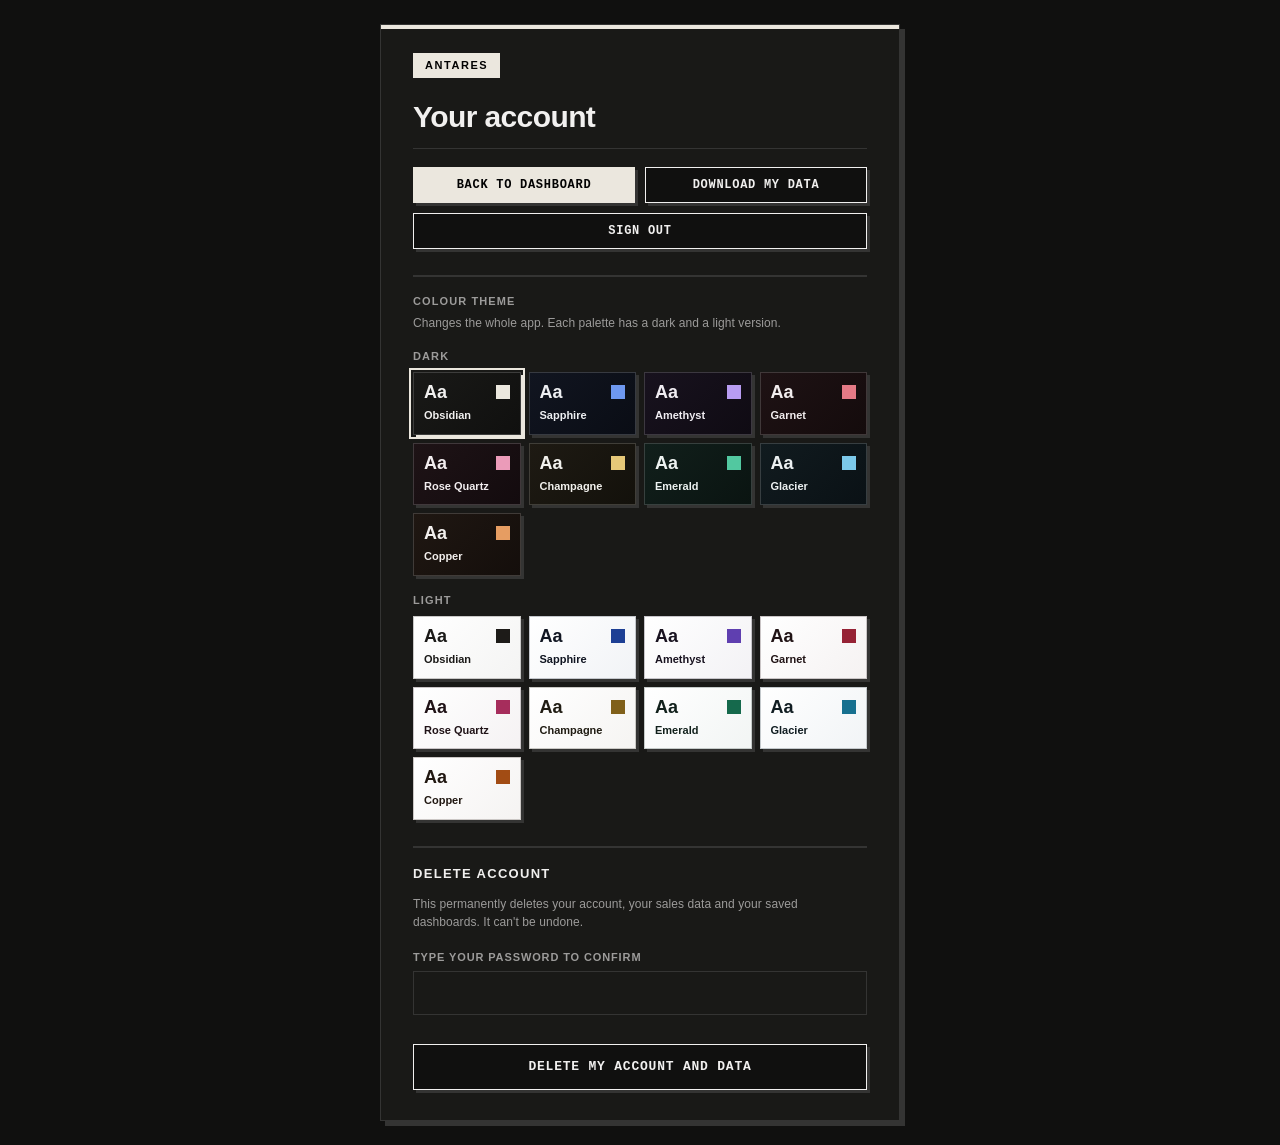
==== commit 3178a262: "Rename visible app branding to Antares Page titles, header/logo text, meta descriptions, privacy tex" ====
--- a/static/account.html
+++ b/static/account.html
@@ -3,8 +3,8 @@
 <head>
 <meta charset="utf-8">
 <meta name="viewport" content="width=device-width, initial-scale=1">
-<title>Your account - Retail Sales Dashboard</title>
-<meta name="description" content="Retail Sales Dashboard: one live source of truth for sales, with data tools for any CSV or Excel file.">
+<title>Your account - Antares</title>
+<meta name="description" content="Antares: one live source of truth for sales, with data tools for any CSV or Excel file.">
 <link rel="icon" href="/static/favicon.svg" type="image/svg+xml">
 <link rel="stylesheet" href="/static/style.css">
 <script src="/static/theme.js"></script>
@@ -12,7 +12,7 @@
 <body>
 <main class="gate">
   <section class="gate-card" aria-labelledby="title">
-    <span class="logo">Retail Sales Dashboard</span>
+    <span class="logo">Antares</span>
     <h1 id="title">Your account</h1>
     <dl class="kv" id="details"></dl>
     <div class="btn-row">
--- a/static/style.css
+++ b/static/style.css
@@ -1,19 +1,21 @@
-/* Two-colour theme with square corners and thin rules. Black and white by default.
-   theme.js swaps --paper, --ink and --chart for the visitor's chosen theme and works out
-   --muted, --line and --wash as blends of the two, so every page stays two-tone. */
+/* Design tokens. theme.js swaps them for the visitor's chosen palette:
+   --paper the page, --surface cards and panels, --text soft text, --ink the accent (buttons, active page,
+   hover edges, charts), --on-accent text drawn on the accent, --muted/--line/--wash blends of text and page.
+   Defaults below match the Obsidian dark theme so the first paint is already right. */
 :root {
-  --ink: #ffffff; --paper: #000000; --text: var(--ink);
-  --muted: #a6a6a6; --line: #404040; --wash: #141414;
-  --bg: var(--paper); --card: var(--paper); --good: var(--ink); --bad: var(--ink); --warn: var(--ink);
+  --ink: #ebe7de; --paper: #10100f; --surface: #191917; --text: #f1f0ef; --on-accent: #020202;
+  --muted: #9c9b9a; --line: #343433; --wash: #1e1d1c; --glow: rgba(235, 231, 222, .16);
+  --shadow: 0 10px 30px rgba(0, 0, 0, .45); --r: 0; --r-sm: 0;
+  --bg: var(--paper); --card: var(--surface); --good: var(--ink); --bad: var(--ink); --warn: var(--ink);
   --font: "Inter", "Helvetica Neue", "Segoe UI", Helvetica, Arial, sans-serif;
   color-scheme: dark;
 }
 
-*, *::before, *::after { box-sizing: border-box; border-radius: 0 !important; }
+*, *::before, *::after { box-sizing: border-box; }
 [hidden] { display: none !important; }
 html { -webkit-font-smoothing: antialiased; }
 body { margin: 0; background: var(--paper); color: var(--text); font: 15px/1.5 var(--font); }
-::selection { background: var(--ink); color: var(--paper); }
+::selection { background: var(--ink); color: var(--on-accent); }
 :focus-visible { outline: 2px solid var(--ink); outline-offset: 2px; }
 a { color: var(--text); text-underline-offset: 3px; }
 a:hover { text-decoration-thickness: 2px; }
@@ -29,18 +31,18 @@
 .actions { display: flex; gap: 8px; flex-wrap: wrap; }
 
 /* ---- buttons ---- */
-.btn { background: var(--ink); color: var(--paper); border: 1px solid var(--ink); padding: 8px 16px; cursor: pointer;
+.btn { background: var(--ink); color: var(--on-accent); border: 1px solid var(--ink); padding: 8px 16px; cursor: pointer;
        font: inherit; font-size: 13px; font-weight: 600; letter-spacing: .04em; text-transform: uppercase;
        text-decoration: none; display: inline-block; transition: background .12s, color .12s; }
 .btn:hover { background: var(--paper); color: var(--text); }
 .btn.ghost, .btn.secondary { background: transparent; color: var(--text); border-color: var(--line); }
 .btn.ghost:hover, .btn.secondary:hover { border-color: var(--ink); }
-.btn.ghost:hover, .btn.secondary:hover { background: var(--ink); color: var(--paper); }
+.btn.ghost:hover, .btn.secondary:hover { background: var(--ink); color: var(--on-accent); }
 .btn.small { padding: 4px 10px; font-size: 12px; }
 .btn.danger { background: var(--paper); color: var(--text); border: 2px solid var(--ink); }
-.btn.danger:hover { background: var(--ink); color: var(--paper); }
+.btn.danger:hover { background: var(--ink); color: var(--on-accent); }
 .btn:disabled { opacity: .35; cursor: not-allowed; }
-.btn:disabled:hover { background: var(--ink); color: var(--paper); }
+.btn:disabled:hover { background: var(--ink); color: var(--on-accent); }
 
 /* ---- filters ---- */
 .filters { display: flex; flex-wrap: wrap; gap: 12px 20px; align-items: end; padding: 14px 32px; background: var(--paper);
@@ -51,12 +53,12 @@
                            color: var(--text); letter-spacing: 0; text-transform: none; }
 .filters .ghost { color: var(--text); }
 .notice { margin: 14px 32px 0; padding: 10px 14px; border: 1px solid var(--line); border-left: 6px solid var(--ink); background: var(--paper); }
-.notice.error { background: var(--ink); color: var(--paper); }
+.notice.error { background: var(--ink); color: var(--on-accent); }
 main { padding: 24px 32px 8px; max-width: 1280px; margin: 0 auto; }
 
 /* ---- KPIs and cards ---- */
 .kpis { display: grid; grid-template-columns: repeat(4, 1fr); gap: 0; margin-bottom: 20px; border: 1px solid var(--line); }
-.kpi { background: var(--paper); padding: 16px 18px; border-left: 1px solid var(--line); }
+.kpi { background: var(--paper); padding: 16px 18px; min-width: 0; border-left: 1px solid var(--line); }
 .kpi:first-child { border-left: 0; }
 .kpi .label { color: var(--muted); font-size: 11px; font-weight: 700; letter-spacing: .1em; text-transform: uppercase; }
 .kpi .value { font-size: 34px; font-weight: 800; margin: 4px 0; letter-spacing: -.02em; font-variant-numeric: tabular-nums; }
@@ -75,13 +77,13 @@
 .seg button { border: 0; border-left: 1px solid var(--line); background: transparent; color: var(--text); padding: 4px 10px;
               font: inherit; font-size: 12px; font-weight: 600; cursor: pointer; }
 .seg button:first-child { border-left: 0; }
-.seg button.on { background: var(--ink); color: var(--paper); }
+.seg button.on { background: var(--ink); color: var(--on-accent); }
 
 /* ---- insights: monochrome tags instead of coloured emoji ---- */
 .insights { list-style: none; padding: 0; margin: 10px 0 0; display: grid; gap: 0; border-top: 1px solid var(--line); }
 .insights li { padding: 10px 0; border-bottom: 1px solid var(--line); font-size: 14px; display: flex; gap: 10px; align-items: baseline; }
 .insights li::before { flex: 0 0 auto; font-size: 10px; font-weight: 800; letter-spacing: .1em; padding: 1px 6px; border: 1px solid var(--line); }
-.insights li.warn::before { content: "WATCH"; background: var(--ink); color: var(--paper); }
+.insights li.warn::before { content: "WATCH"; background: var(--ink); color: var(--on-accent); }
 .insights li.good::before { content: "GOOD"; }
 .insights li.info::before { content: "NOTE"; border-style: dashed; }
 
@@ -98,7 +100,8 @@
 footer { color: var(--muted); max-width: 1280px; margin: 0 auto; padding: 8px 32px 28px; font-size: 12px; }
 code { border: 1px solid var(--line); padding: 0 4px; font-size: .92em; }
 @media (max-width: 900px) {
-  .kpis { grid-template-columns: repeat(2, 1fr); }
+  .kpis { grid-template-columns: repeat(2, minmax(0, 1fr)); }
+  .kpi .value { font-size: clamp(20px, 6.5vw, 34px); }
   .kpi:nth-child(3) { border-left: 0; }
   .kpi:nth-child(n+3) { border-top: 1px solid var(--line); }
   .grid.two { grid-template-columns: 1fr; }
@@ -112,7 +115,7 @@
          text-transform: uppercase; border: 1px solid transparent; }
 .nav a:first-child { padding-left: 0; }
 .nav a:hover { color: var(--text); }
-.nav a.on, .nav a.on:first-child { color: var(--paper); background: var(--ink); padding-left: 12px; }
+.nav a.on, .nav a.on:first-child { color: var(--on-accent); background: var(--ink); padding-left: 12px; }
 .top .actions select, .name-input { background: var(--paper); color: var(--text); border: 1px solid var(--line); padding: 7px 10px;
                                     font: inherit; font-size: 14px; }
 .top .actions select option { color: var(--text); background: var(--paper); }
@@ -129,7 +132,7 @@
 .panel .sym { font-weight: 400; }
 .field-list { list-style: none; margin: 0; padding: 0; display: grid; gap: 4px; }
 .field { padding: 6px 10px; border: 1px solid var(--line); cursor: grab; font-size: 14px; user-select: none; background: var(--paper); }
-.field:hover, .field:focus { background: var(--ink); color: var(--paper); outline: none; }
+.field:hover, .field:focus { background: var(--ink); color: var(--on-accent); outline: none; }
 .field.measure { border-left: 5px solid var(--line); }
 .field.dimension { border-left: 5px double var(--line); }
 .canvas { min-height: 70vh; display: grid; grid-template-columns: repeat(4, minmax(0, 1fr)); gap: 16px; align-content: start;
@@ -149,10 +152,10 @@
 .w-title[contenteditable="true"] { outline: 1px solid var(--line); padding: 0 4px; white-space: normal; text-transform: none; letter-spacing: 0; }
 select.mini { font-size: 12px; padding: 2px 4px; max-width: 110px; }
 .icon { border: 0; background: transparent; color: var(--text); font-size: 18px; cursor: pointer; padding: 0 5px; line-height: 1; }
-.icon:hover { background: var(--ink); color: var(--paper); }
+.icon:hover { background: var(--ink); color: var(--on-accent); }
 .chips { display: flex; gap: 4px; flex-wrap: wrap; margin: 6px 0; }
 .chip { font-size: 12px; padding: 1px 3px 1px 8px; border: 1px solid var(--line); display: inline-flex; align-items: center; gap: 2px; }
-.chip.measure { background: var(--ink); color: var(--paper); }
+.chip.measure { background: var(--ink); color: var(--on-accent); }
 .chip.dimension { background: var(--paper); }
 .chip.filter { border-style: dashed; }
 .chip .x { border: 0; background: transparent; color: inherit; cursor: pointer; font-size: 13px; padding: 0 3px; }
@@ -174,12 +177,12 @@
 .assist-head { display: flex; align-items: center; justify-content: space-between; gap: 8px; padding-bottom: 8px; border-bottom: 1px solid var(--line); }
 .pill { font-size: 10px; font-weight: 700; letter-spacing: .08em; text-transform: uppercase; padding: 2px 7px; background: var(--paper);
         border: 1px solid var(--line); white-space: nowrap; }
-.pill.ai { background: var(--ink); color: var(--paper); }
+.pill.ai { background: var(--ink); color: var(--on-accent); }
 .chat { flex: 1; overflow-y: auto; display: flex; flex-direction: column; gap: 8px; margin: 10px 0; min-height: 160px; }
 .msg { display: flex; flex-direction: column; gap: 6px; align-items: flex-start; }
 .msg.me { align-items: flex-end; }
 .bubble { padding: 8px 11px; font-size: 14px; max-width: 92%; white-space: pre-line; background: var(--paper); border: 1px solid var(--line); }
-.msg.me .bubble { background: var(--ink); color: var(--paper); }
+.msg.me .bubble { background: var(--ink); color: var(--on-accent); }
 .confirm { display: flex; gap: 6px; flex-wrap: wrap; }
 .note { font-size: 12px; }
 .note.ok::before { content: "\2713  "; font-weight: 800; }
@@ -187,7 +190,7 @@
 .note.err::before { content: "!  "; font-weight: 800; }
 .suggestions { display: flex; flex-wrap: wrap; gap: 4px; margin-bottom: 8px; }
 .sugg { font: inherit; font-size: 12px; border: 1px solid var(--line); background: var(--paper); color: var(--text); padding: 3px 9px; cursor: pointer; }
-.sugg:hover { background: var(--ink); color: var(--paper); }
+.sugg:hover { background: var(--ink); color: var(--on-accent); }
 .chat-form { display: flex; gap: 6px; }
 .chat-form input { flex: 1; min-width: 0; font: inherit; font-size: 14px; padding: 7px 9px; border: 1px solid var(--line); background: var(--paper); color: var(--text); }
 
@@ -196,10 +199,10 @@
 .warn-banner { border-style: dashed; border-left-style: solid; }
 .drop-zone { display: block; border: 1px dashed var(--line); padding: 32px; text-align: center; cursor: pointer; margin: 8px 0; }
 .drop-zone strong { text-transform: uppercase; letter-spacing: .06em; }
-.drop-zone.drop, .drop-zone:hover { border-style: solid; background: var(--ink); color: var(--paper); }
+.drop-zone.drop, .drop-zone:hover { border-style: solid; background: var(--ink); color: var(--on-accent); }
 .summary { padding: 10px 14px; font-weight: 600; margin: 10px 0; border: 1px solid var(--line); }
 .summary.ok { border-left-width: 6px; } .summary.warn { border-style: dashed; border-left: 6px solid var(--line); }
-.summary.bad { background: var(--ink); color: var(--paper); }
+.summary.bad { background: var(--ink); color: var(--on-accent); }
 .card h3 { font-size: 12px; font-weight: 800; letter-spacing: .08em; text-transform: uppercase; margin: 16px 0 6px; }
 .mapping th { text-align: left; font-size: 13px; font-weight: 600; letter-spacing: 0; text-transform: none; border-bottom-width: 1px; }
 .mapping td { text-align: left; }
@@ -209,7 +212,7 @@
 .report { list-style: none; padding: 0; margin: 0; display: grid; gap: 4px; font-size: 14px; }
 .report li { padding: 5px 10px; border: 1px solid var(--line); }
 .report li.ok { border-left-width: 5px; } .report li.warn { border-style: dashed; border-left: 5px solid var(--line); }
-.report li.bad { background: var(--ink); color: var(--paper); }
+.report li.bad { background: var(--ink); color: var(--on-accent); }
 .import-bar { display: flex; align-items: center; flex-wrap: wrap; gap: 6px; margin-top: 12px; }
 .import-bar .btn { margin-left: auto; }
 .filters.inline { padding: 8px 0; border: 0; background: transparent; }
@@ -220,7 +223,7 @@
 .cell-edit { width: 100%; min-width: 90px; font: inherit; font-size: 14px; padding: 2px 4px; border: 1px solid var(--line); background: var(--paper); color: var(--text); }
 .pager { display: flex; align-items: center; gap: 10px; justify-content: flex-end; margin-top: 10px; }
 .pager .btn { color: var(--text); }
-.pager .btn:hover { color: var(--paper); }
+.pager .btn:hover { color: var(--on-accent); }
 .grid.three { display: grid; grid-template-columns: repeat(3, 1fr); gap: 20px; }
 .tool h3 { margin-top: 4px; }
 .row-form { display: flex; flex-wrap: wrap; gap: 6px; }
@@ -258,7 +261,7 @@
              padding: 28px 32px 30px; }
 .gate-card.wide { max-width: 760px; }
 .gate-card h1 { margin: 0 0 8px; font-size: 30px; font-weight: 800; letter-spacing: -.02em; line-height: 1.15; }
-.gate-card .logo { display: inline-block; background: var(--ink); color: var(--paper); font-weight: 800; padding: 4px 10px;
+.gate-card .logo { display: inline-block; background: var(--ink); color: var(--on-accent); font-weight: 800; padding: 4px 10px;
                    font-size: 11px; letter-spacing: .14em; text-transform: uppercase; margin-bottom: 22px; }
 .gate-card ul { padding-left: 0; margin: 12px 0 18px; list-style: none; border-top: 1px solid var(--line); }
 .gate-card li { margin: 0; padding: 9px 0 9px 22px; border-bottom: 1px solid var(--line); position: relative; }
@@ -346,15 +349,15 @@
 @media (max-width: 900px) { .samples { grid-template-columns: 1fr; } }
 
 /* forecast page */
-input.stock { width: 84px; text-align: right; background: var(--paper); color: var(--text); border: 1px solid var(--line); padding: 4px 6px; border-radius: 0; font: inherit; }
+input.stock { width: 84px; text-align: right; background: var(--paper); color: var(--text); border: 1px solid var(--line); padding: 4px 6px; font: inherit; }
 input.stock:focus { outline: 2px solid var(--ink); border-color: var(--ink); }
 td.to-order { font-weight: 800; }
-td.to-order.need { background: var(--ink); color: var(--paper); }
+td.to-order.need { background: var(--ink); color: var(--on-accent); }
 
 /* explore any data */
 .ex-form { display: flex; flex-wrap: wrap; gap: 12px 16px; margin: 10px 0; }
 .ex-form label, .ex-filter { font-size: 11px; font-weight: 700; letter-spacing: .08em; text-transform: uppercase; color: var(--muted); display: flex; flex-direction: column; gap: 4px; }
-.ex-form select, .ex-filter select, .ex-filter input { background: var(--paper); color: var(--text); border: 1px solid var(--line); border-radius: 0; padding: 6px 8px; font: inherit; font-size: 13px; text-transform: none; letter-spacing: 0; }
+.ex-form select, .ex-filter select, .ex-filter input { background: var(--paper); color: var(--text); border: 1px solid var(--line); padding: 6px 8px; font: inherit; font-size: 13px; text-transform: none; letter-spacing: 0; }
 .ex-filter { flex-direction: row; align-items: center; gap: 8px; margin: 6px 0; }
 .ex-actions { margin: 6px 0 4px; }
 td.wrap { white-space: normal; text-align: left; max-width: 380px; }
@@ -373,16 +376,16 @@
 .sql-cols { list-style: none; margin: 6px 0 2px; padding-left: 14px; font-size: 13px; }
 .sql-name { color: var(--text); text-decoration: none; border-bottom: 1px dotted var(--muted); }
 .sql-name:hover { border-bottom-style: solid; }
-.sql-editor { width: 100%; box-sizing: border-box; font-family: ui-monospace, SFMono-Regular, Menlo, Consolas, monospace; font-size: 14px; line-height: 1.5; background: var(--paper); color: var(--text); border: 1px solid var(--line); border-radius: 0; padding: 10px; resize: vertical; }
+.sql-editor { width: 100%; box-sizing: border-box; font-family: ui-monospace, SFMono-Regular, Menlo, Consolas, monospace; font-size: 14px; line-height: 1.5; background: var(--paper); color: var(--text); border: 1px solid var(--line); padding: 10px; resize: vertical; }
 .sql-actions { display: flex; flex-wrap: wrap; align-items: flex-end; gap: 12px 16px; }
 .sql-pick { font-size: 11px; font-weight: 700; letter-spacing: .08em; text-transform: uppercase; color: var(--muted); display: flex; flex-direction: column; gap: 4px; }
-.sql-pick select { background: var(--paper); color: var(--text); border: 1px solid var(--line); border-radius: 0; padding: 6px 8px; font: inherit; font-size: 13px; text-transform: none; letter-spacing: 0; max-width: 260px; }
+.sql-pick select { background: var(--paper); color: var(--text); border: 1px solid var(--line); padding: 6px 8px; font: inherit; font-size: 13px; text-transform: none; letter-spacing: 0; max-width: 260px; }
 .sql-result { max-height: 460px; overflow: auto; }
 @media (max-width: 900px) { .sql-layout { grid-template-columns: 1fr; } .sql-schema { position: static; max-height: none; } }
 
 /* ---- demo mode ---- */
-.demo-bar { background: var(--ink); color: var(--paper); font-size: 13px; padding: 8px 32px; text-align: center; }
-.demo-bar a { color: var(--paper); font-weight: 700; }
+.demo-bar { background: var(--ink); color: var(--on-accent); font-size: 13px; padding: 8px 32px; text-align: center; }
+.demo-bar a { color: var(--on-accent); font-weight: 700; }
 .demo-box { margin-top: 18px; padding-top: 14px; border-top: 1px solid var(--line); }
 .demo-box .btn { width: 100%; }
 
@@ -396,6 +399,12 @@
 .pl-ms { font-size: 11px; color: var(--muted); margin-top: auto; padding-top: 6px; }
 @media (max-width: 700px) { .pl-step { border-right: 0; border-bottom: 1px solid var(--line); } .pl-step:last-child { border-bottom: 0; } }
 
+/* ---- open from a web link ---- */
+.link-form { display: flex; flex-wrap: wrap; align-items: flex-end; gap: 10px 16px; }
+.link-form label { font-size: 11px; font-weight: 700; letter-spacing: .08em; text-transform: uppercase; color: var(--muted); display: flex; flex-direction: column; gap: 4px; }
+.link-form input, .link-form select { background: var(--paper); color: var(--text); border: 1px solid var(--line); padding: 7px 8px; font: inherit; font-size: 13px; text-transform: none; letter-spacing: 0; }
+.link-url { flex: 1 1 280px; }
+
 /* ---- small screens: one scrolling row of links instead of four rows ---- */
 @media (max-width: 700px) {
   .brand { min-width: 0; max-width: 100%; }
@@ -404,3 +413,259 @@
   .nav a, .nav button { white-space: nowrap; flex: 0 0 auto; }
 }
 .loading { color: var(--muted); font-size: 13px; padding: 10px 0; }
+
+/* Builder on an uploaded dataset: the sales-only filters are hidden */
+.filters.dataset .sales-only { display: none; }
+.rows tr.bad td { font-weight: 700; }
+#audit th:last-child, #audit td:last-child { text-align: left; white-space: normal; min-width: 260px; }
+
+/* =====================================================================================
+   Premium layer: depth, motion. It sits on top of the rules above, which
+   still define layout, so every page picks it up. All colours come from the theme tokens.
+   ===================================================================================== */
+html { scroll-behavior: smooth; }
+html.theme-fade body, html.theme-fade .card, html.theme-fade .kpi, html.theme-fade .widget, html.theme-fade .top,
+html.theme-fade .panel, html.theme-fade .btn, html.theme-fade select, html.theme-fade input { transition: background-color .4s, color .4s, border-color .4s; }
+body { background: var(--paper);
+       font-feature-settings: "cv11", "ss01", "tnum"; letter-spacing: .005em; animation: page-in .45s ease both; }
+::selection { background: var(--ink); color: var(--on-accent); }
+:focus-visible { outline: 2px solid var(--ink); outline-offset: 3px; border-radius: var(--r-sm); }
+* { scrollbar-width: thin; scrollbar-color: var(--line) transparent; }
+@keyframes page-in { from { opacity: 0; transform: translateY(6px); } to { opacity: 1; transform: none; } }
+@keyframes rise { from { opacity: 0; transform: translateY(14px) scale(.985); } to { opacity: 1; transform: none; } }
+@keyframes shimmer { to { background-position: -200% 0; } }
+@keyframes pop-in { from { opacity: 0; transform: translateY(-6px) scale(.98); } to { opacity: 1; transform: none; } }
+
+/* header: soft gradient bar with a wordmark that fades into the accent */
+.top { position: relative; z-index: 40; background: linear-gradient(180deg, color-mix(in srgb, var(--surface) 70%, transparent), transparent); border-bottom: 1px solid var(--line); }
+.top h1 { background: linear-gradient(100deg, var(--text) 30%, var(--ink)); -webkit-background-clip: text; background-clip: text;
+          color: transparent; letter-spacing: .02em; }
+.badge { border-radius: 999px; background: color-mix(in srgb, var(--ink) 14%, transparent); border-color: color-mix(in srgb, var(--ink) 40%, transparent); }
+
+/* navigation: pills with a sliding feel */
+.nav { gap: 4px; }
+.nav a, .nav a:first-child { padding: 5px 10px; font-size: 11.5px; letter-spacing: .05em; border-radius: 999px; transition: background .2s, color .2s, transform .2s; }
+.nav a:hover { background: var(--wash); transform: translateY(-1px); }
+.nav a.on, .nav a.on:first-child { background: var(--ink); color: var(--on-accent); box-shadow: 0 4px 14px var(--glow); }
+.nav a.account { border-color: var(--line); }
+.theme-btn { border-radius: 999px; transition: background .2s, color .2s, border-color .2s, transform .2s; }
+.theme-btn:hover, .theme-btn[aria-expanded="true"] { background: var(--wash); transform: translateY(-1px); }
+.theme-btn kbd { font: inherit; font-size: 10px; margin-left: 6px; padding: 1px 5px; border-radius: 5px; border: 1px solid var(--line); color: var(--muted); }
+
+/* buttons */
+.btn { border-radius: var(--r-sm); background: linear-gradient(180deg, color-mix(in srgb, var(--ink) 92%, #fff), var(--ink));
+       border-color: transparent; box-shadow: 0 1px 0 rgba(255,255,255,.18) inset, 0 6px 16px -8px var(--ink);
+       transition: transform .15s, box-shadow .2s, background .2s, color .2s, border-color .2s; position: relative; overflow: hidden; }
+.btn:hover { background: linear-gradient(180deg, color-mix(in srgb, var(--ink) 92%, #fff), var(--ink)); color: var(--on-accent);
+             transform: translateY(-2px); box-shadow: 0 1px 0 rgba(255,255,255,.2) inset, 0 12px 24px -10px var(--ink); }
+.btn:active { transform: translateY(0) scale(.97); box-shadow: none; }
+.btn.ghost, .btn.secondary { background: transparent; box-shadow: none; border: 1px solid var(--line); color: var(--text); }
+.btn.ghost:hover, .btn.secondary:hover { background: var(--wash); border-color: var(--ink); color: var(--text); box-shadow: none; }
+.btn.danger { background: transparent; border: 1px solid var(--line); color: var(--text); box-shadow: none; }
+.btn.danger:hover { background: var(--wash); border-color: var(--ink); color: var(--text); }
+.btn:disabled:hover { transform: none; }
+.btn .ripple { position: absolute; border-radius: 50%; background: rgba(255, 255, 255, .45); transform: scale(0); animation: ripple .6s ease-out forwards; pointer-events: none; }
+@keyframes ripple { to { transform: scale(2.6); opacity: 0; } }
+
+/* inputs */
+select, input[type=date], input[type=search], input[type=text], input[type=email], input[type=password], input[type=number],
+.name-input, .cell-edit, .sql-editor, textarea { border-radius: var(--r-sm); background: var(--surface); transition: border-color .2s, box-shadow .2s, background .2s; }
+select:hover, input:hover { border-color: color-mix(in srgb, var(--ink) 55%, var(--line)); }
+select:focus, input:focus, textarea:focus { border-color: var(--ink); box-shadow: 0 0 0 3px color-mix(in srgb, var(--ink) 22%, transparent); outline: none; }
+.top .actions select, .name-input, .filters select, .ex-form select, .ex-filter select, .ex-filter input, .sql-pick select,
+.link-form input, .link-form select, input.stock, .chat-form input, .form input[type=email], .form input[type=password], .form input[type=text] { background: var(--surface); border-radius: var(--r-sm); }
+.filters { background: transparent; border-bottom: 0; padding-top: 18px; }
+.filters.inline { padding: 8px 0; }
+
+/* cards, panels, KPI tiles: lifted surfaces */
+.card, .widget, .panel, .gate-card, .kpi, .sample, .pl-flow, .empty, .drop-zone, .summary, .declined, .notice, .report li, .theme-picker.pop {
+  border-radius: var(--r); }
+.card, .widget, .panel, .kpi, .gate-card, .sample { background: var(--surface); }
+.card, .widget, .panel { box-shadow: 0 1px 0 rgba(255, 255, 255, .03) inset, 0 8px 24px -14px rgba(0, 0, 0, .5); }
+.card, .widget, .kpi, .sample, .panel, .gate-card { transition: transform .25s cubic-bezier(.2, .8, .2, 1), box-shadow .25s, border-color .2s, background .2s; }
+.card:hover, .widget:hover { border-color: color-mix(in srgb, var(--ink) 55%, var(--line)); box-shadow: var(--shadow); }
+.panel:hover { border-color: var(--line); }
+.card, .kpi, .widget, .gate-card, .sample { animation: rise .55s cubic-bezier(.2, .8, .2, 1) both; }
+.kpis > :nth-child(2), .grid > :nth-child(2), .canvas > :nth-child(2), .samples > :nth-child(2) { animation-delay: .06s; }
+.kpis > :nth-child(3), .grid > :nth-child(3), .canvas > :nth-child(3), .samples > :nth-child(3) { animation-delay: .12s; }
+.kpis > :nth-child(4), .grid > :nth-child(4), .canvas > :nth-child(4) { animation-delay: .18s; }
+.canvas > :nth-child(n+5) { animation-delay: .24s; }
+.card-head { border-bottom-color: var(--line); }
+.card-head h2, .panel h2 { color: var(--text); }
+.card-head h2::before { content: ""; display: inline-block; width: 6px; height: 6px; border-radius: 50%; background: var(--ink); margin-right: 9px; vertical-align: 2px; box-shadow: 0 0 10px var(--ink); }
+
+.kpis { gap: 14px; border: 0; }
+.kpis .kpi, .kpis .kpi:nth-child(n) { border: 1px solid var(--line); border-radius: var(--r); padding: 18px 20px; position: relative; overflow: hidden; }
+.kpis .kpi::after { content: ""; position: absolute; inset: 0 0 auto 0; height: 2px; background: linear-gradient(90deg, var(--ink), transparent 70%); opacity: .55; }
+.kpis:hover { border: 0; }
+.kpi:hover { transform: translateY(-3px); border-color: color-mix(in srgb, var(--ink) 55%, var(--line)); box-shadow: var(--shadow); background: var(--surface); }
+.kpi .value { font-size: 36px; }
+.delta.up { color: var(--ink); }
+.seg { border-radius: 999px; overflow: hidden; background: var(--paper); }
+.seg button { transition: background .2s, color .2s; }
+.seg button:hover:not(.on) { background: var(--wash); }
+.seg button.on { background: var(--ink); color: var(--on-accent); }
+.insights { border-top: 0; }
+.insights li { border: 1px solid var(--line); border-radius: var(--r-sm); margin-bottom: 8px; padding: 10px 14px; background: var(--paper); transition: transform .2s, border-color .2s; }
+.insights li:hover { transform: translateX(4px); border-color: var(--ink); }
+.insights li::before { border-radius: 999px; padding: 1px 8px; }
+.insights li.warn::before { background: var(--ink); color: var(--on-accent); }
+.chip, .pill, .sugg { border-radius: 999px; }
+.bubble { border-radius: 14px; }
+.field { border-radius: var(--r-sm); transition: transform .15s, background .15s, color .15s, border-color .15s; background: var(--paper); }
+.field:hover, .field:focus { transform: translateX(3px); }
+.canvas.drop, .dragging-field .canvas { border-radius: var(--r); }
+.widget.selected { outline: 2px solid var(--ink); outline-offset: 2px; box-shadow: 0 0 0 6px var(--glow); }
+.w-head { border-bottom-color: var(--line); }
+.icon { border-radius: 8px; transition: background .15s, color .15s, transform .15s; }
+.icon:hover { background: var(--ink); color: var(--on-accent); transform: rotate(90deg); }
+table th { border-bottom-color: var(--line); }
+tbody tr { transition: background .15s; }
+.table-wrap, .sql-result { border-radius: var(--r-sm); }
+code { border-radius: 6px; background: var(--wash); border-color: transparent; padding: 1px 6px; }
+
+/* loading placeholders shimmer instead of plain text */
+.loading { color: transparent; height: 64px; margin: 6px 0; border-radius: var(--r-sm); user-select: none;
+           background: linear-gradient(100deg, transparent 20%, var(--wash) 40%, transparent 60%) 100% 0 / 200% 100%, var(--paper);
+           animation: shimmer 1.3s linear infinite; }
+
+/* notices become toasts in the corner */
+.notice { position: fixed; z-index: 90; right: 20px; bottom: 20px; margin: 0; max-width: min(420px, calc(100vw - 32px)); padding: 12px 16px;
+          background: var(--surface); border: 1px solid var(--line); border-left: 4px solid var(--ink); box-shadow: var(--shadow);
+          animation: pop-in .3s cubic-bezier(.2, .8, .2, 1) both; }
+.notice.error { background: var(--surface); color: var(--text); border-left-color: #e5736f; }
+.demo-bar { background: linear-gradient(90deg, var(--ink), color-mix(in srgb, var(--ink) 70%, var(--paper))); }
+
+/* theme picker */
+.theme-picker.pop { background: var(--surface); border-color: var(--line); box-shadow: var(--shadow); animation: pop-in .22s cubic-bezier(.2, .8, .2, 1) both;
+                    max-height: min(78vh, 640px); overflow: auto; }
+.tp-mode { margin-top: 12px; }
+.swatches { grid-template-columns: repeat(auto-fill, minmax(84px, 1fr)); gap: 8px; }
+.swatch { border-radius: 10px; padding: 8px 9px; gap: 6px; transition: transform .18s, box-shadow .18s; }
+.swatch .sw-top { display: flex; align-items: center; justify-content: space-between; width: 100%; }
+.swatch .dot { width: 14px; height: 14px; border-radius: 50%; box-shadow: 0 0 12px currentColor; }
+.swatch:hover { transform: translateY(-2px) scale(1.03); outline: 0; box-shadow: 0 8px 20px -8px rgba(0,0,0,.5); }
+.swatch.on { outline: 2px solid var(--ink); outline-offset: 2px; }
+.quick button, .cust-row input[type=color] { border-radius: 6px; }
+
+/* command palette (Ctrl or Cmd + K) */
+.cmdk-back { position: fixed; inset: 0; z-index: 100; background: rgba(0, 0, 0, .5); -webkit-backdrop-filter: blur(4px); backdrop-filter: blur(4px);
+             display: grid; place-items: start center; padding-top: 14vh; animation: page-in .15s ease both; }
+.cmdk { width: min(560px, calc(100vw - 24px)); background: var(--surface); border: 1px solid var(--line); border-radius: 16px; box-shadow: var(--shadow), 0 0 0 1px var(--glow);
+        overflow: hidden; animation: pop-in .2s cubic-bezier(.2, .8, .2, 1) both; }
+.cmdk input { width: 100%; border: 0; border-bottom: 1px solid var(--line); border-radius: 0; background: transparent; color: var(--text); font: inherit; font-size: 16px; padding: 16px 18px; }
+.cmdk input:focus { box-shadow: none; }
+.cmdk ul { list-style: none; margin: 0; padding: 6px; max-height: 340px; overflow: auto; }
+.cmdk li { display: flex; align-items: center; justify-content: space-between; gap: 12px; padding: 10px 12px; border-radius: 10px; cursor: pointer; font-size: 14px; }
+.cmdk li .kind { color: var(--muted); font-size: 11px; font-weight: 700; letter-spacing: .08em; text-transform: uppercase; display: flex; align-items: center; gap: 8px; }
+.cmdk li .kind i { width: 10px; height: 10px; border-radius: 50%; display: inline-block; }
+.cmdk li.on { background: var(--ink); color: var(--on-accent); }
+.cmdk li.on .kind { color: inherit; opacity: .75; }
+.cmdk .none { padding: 18px; color: var(--muted); font-size: 14px; }
+.cmdk .foot { border-top: 1px solid var(--line); padding: 8px 14px; color: var(--muted); font-size: 12px; display: flex; gap: 14px; }
+
+@media (max-width: 900px) { .kpis { grid-template-columns: repeat(2, 1fr); } .kpis .kpi, .kpis .kpi:nth-child(n) { padding: 14px 16px; } .kpi .value { font-size: 28px; } }
+@media (max-width: 640px) { .notice { left: 16px; right: 16px; bottom: 16px; max-width: none; } }
+@media (prefers-reduced-motion: reduce) {
+  *, *::before, *::after { animation-duration: .001ms !important; animation-delay: 0s !important; transition-duration: .001ms !important; scroll-behavior: auto !important; }
+}
+.theme-picker.pop { width: min(560px, calc(100vw - 32px)); }
+.nav { align-items: center; }
+.theme-btn { margin-left: 0; }
+main > div > section.card, main > section.card { margin-bottom: 18px; }
+.gate-card { border-top: 1px solid var(--line); position: relative; overflow: hidden; box-shadow: var(--shadow); }
+.gate-card::before { content: ""; position: absolute; inset: 0 0 auto 0; height: 3px; background: linear-gradient(90deg, var(--ink), transparent); }
+.gate-card .logo { border-radius: 999px; padding: 4px 12px; }
+.gate-card li::before { border-radius: 50%; }
+
+/* =====================================================================================
+   Sharp layer: square boxes, flat page, hard offset shadows. This is the app's own look:
+   ruled panels that lift on a solid block of the accent, mono labels, a square mark.
+   ===================================================================================== */
+:root { --mono: ui-monospace, "SFMono-Regular", "JetBrains Mono", Consolas, "Liberation Mono", Menlo, monospace; --hard: 5px 5px 0 var(--line); --hard-ink: 6px 6px 0 var(--ink); }
+*, *::before, *::after { border-radius: 0 !important; }
+body { background: var(--paper); }
+
+/* header: a ruled bar, a square mark, no gradient */
+.top { background: var(--paper); border-bottom: 2px solid var(--ink); padding: 18px 32px; }
+.top h1 { background: none; color: var(--text); -webkit-background-clip: border-box; background-clip: border-box; letter-spacing: .04em;
+          display: flex; align-items: center; }
+.top h1::before { content: ""; width: 14px; height: 14px; background: var(--ink); margin-right: 12px; flex: none; box-shadow: 4px 4px 0 var(--line); }
+.top p { font-family: var(--mono); font-size: 12px; letter-spacing: .02em; }
+.badge { background: var(--ink); color: var(--on-accent); border-color: var(--ink); }
+
+/* navigation: square tabs, the open page is a solid block */
+.nav { gap: 0; border: 1px solid var(--line); }
+.nav a, .nav a:first-child { border: 0; border-right: 1px solid var(--line); padding: 7px 12px; font-family: var(--mono); font-size: 11px; letter-spacing: .06em; transform: none !important; }
+.nav a:hover { background: var(--wash); color: var(--text); }
+.nav a.on, .nav a.on:first-child { background: var(--ink); color: var(--on-accent); box-shadow: none; }
+.nav a:last-of-type { border-right: 0; }
+.theme-wrap { display: inline-flex; }
+.theme-btn { margin-left: 0; border: 0; border-left: 1px solid var(--line); padding: 7px 12px; font-family: var(--mono); font-size: 11px; transform: none !important; }
+.theme-btn:hover, .theme-btn[aria-expanded="true"] { background: var(--ink); color: var(--on-accent); }
+.theme-btn kbd { border-radius: 0; }
+
+/* buttons: flat blocks with a hard shadow that they press into */
+.btn { background: var(--ink); border: 1px solid var(--ink); box-shadow: 3px 3px 0 var(--line); font-family: var(--mono); font-size: 12px; letter-spacing: .06em; }
+.btn:hover { background: var(--ink); color: var(--on-accent); transform: translate(-1px, -1px); box-shadow: 4px 4px 0 var(--text); }
+.btn:active { transform: translate(3px, 3px); box-shadow: 0 0 0 var(--line); }
+.btn.ghost, .btn.secondary, .btn.danger { background: var(--paper); border: 1px solid var(--text); box-shadow: 3px 3px 0 var(--line); }
+.btn.ghost:hover, .btn.secondary:hover, .btn.danger:hover { background: var(--ink); border-color: var(--ink); color: var(--on-accent); box-shadow: 4px 4px 0 var(--text); }
+.btn:disabled, .btn:disabled:hover { transform: none; box-shadow: none; }
+.btn .ripple { display: none; }
+
+/* inputs */
+select:focus, input:focus, textarea:focus { box-shadow: 3px 3px 0 var(--ink); }
+:focus-visible { outline: 2px solid var(--ink); outline-offset: 3px; }
+
+/* panels: ruled boxes, hard shadow, lifted on hover */
+.card, .widget, .panel, .gate-card, .sample { background: var(--surface); border: 1px solid var(--line); box-shadow: var(--hard); }
+.card:hover, .widget:hover { border-color: var(--ink); box-shadow: var(--hard-ink); transform: translate(-2px, -2px); }
+.panel:hover { transform: none; border-color: var(--line); box-shadow: var(--hard); }
+.card-head { border-bottom: 1px solid var(--line); }
+.card-head h2, .panel h2 { font-family: var(--mono); font-size: 12px; letter-spacing: .1em; text-transform: uppercase; }
+.card-head h2::before { width: 8px; height: 8px; box-shadow: none; margin-right: 10px; vertical-align: 1px; }
+
+/* KPI tiles: a thick accent cap and mono figures */
+.kpis { gap: 18px; }
+.kpis .kpi, .kpis .kpi:nth-child(n) { background: var(--surface); border: 1px solid var(--line); box-shadow: var(--hard); padding: 18px 20px 16px; border-top: 4px solid var(--ink); }
+.kpis .kpi::after { display: none; }
+.kpi:hover { transform: translate(-2px, -2px); border-color: var(--ink); box-shadow: var(--hard-ink); }
+.kpi .label { font-family: var(--mono); font-size: 11px; letter-spacing: .12em; }
+.kpi .value { font-family: var(--mono); font-size: 32px; font-weight: 700; letter-spacing: -.04em; }
+.kpi .delta { font-family: var(--mono); }
+
+.seg { background: var(--paper); border: 1px solid var(--text); }
+.insights li { background: var(--surface); border-left: 4px solid var(--ink); }
+.insights li:hover { transform: translateX(4px); }
+.insights li::before { background: var(--ink); color: var(--on-accent); }
+.field { background: var(--surface); }
+.widget.selected { outline: 2px solid var(--ink); outline-offset: 3px; box-shadow: var(--hard-ink); }
+.icon:hover { transform: none; }
+code { background: var(--wash); border: 1px solid var(--line); }
+table th { font-family: var(--mono); font-size: 11px; letter-spacing: .08em; text-transform: uppercase; }
+.loading { background: linear-gradient(100deg, transparent 20%, var(--wash) 40%, transparent 60%) 100% 0 / 200% 100%, var(--surface); }
+
+/* toasts, palette, demo bar */
+.notice { background: var(--surface); border: 1px solid var(--ink); border-left: 6px solid var(--ink); box-shadow: var(--hard-ink); }
+.demo-bar { background: var(--ink); }
+.cmdk { border: 1px solid var(--ink); box-shadow: var(--hard-ink); }
+.cmdk li { font-family: var(--mono); font-size: 13px; }
+.cmdk-back { background: rgba(0, 0, 0, .55); -webkit-backdrop-filter: none; backdrop-filter: none; }
+.cmdk li .kind i { width: 10px; height: 10px; }
+
+/* theme menu: pinned to the viewport by theme.js so it can never run off the screen */
+.theme-picker.pop { position: fixed; z-index: 120; top: 64px; left: 12px; width: min(600px, calc(100vw - 24px)); max-height: calc(100vh - 80px); overflow: auto;
+                    background: var(--surface); border: 1px solid var(--ink); box-shadow: var(--hard-ink); padding: 18px; }
+.swatches { grid-template-columns: repeat(auto-fill, minmax(104px, 1fr)); }
+.swatch { padding: 10px; border-width: 1px; box-shadow: 3px 3px 0 var(--line); }
+.swatch:hover { transform: translate(-1px, -1px); box-shadow: 4px 4px 0 var(--ink); outline: 0; }
+.swatch .dot { width: 14px; height: 14px; box-shadow: none; }
+.swatch.on { outline: 2px solid var(--ink); outline-offset: 2px; box-shadow: 3px 3px 0 var(--ink); }
+@media (max-width: 640px) { .theme-picker.pop { top: 12px !important; left: 12px !important; right: 12px; width: auto; max-height: calc(100vh - 24px); } .nav { flex-wrap: wrap; } }
+.gate-card::before { height: 4px; background: var(--ink); }
+.gate-card .logo { background: var(--ink); color: var(--on-accent); }
+/* header and filter bar share the page column so everything lines up on wide screens */
+.top, .filters:not(.inline) { padding-left: max(32px, calc((100vw - 1280px) / 2 + 32px)); padding-right: max(32px, calc((100vw - 1280px) / 2 + 32px)); }
+@media (max-width: 640px) { .top, .filters:not(.inline) { padding-left: 16px; padding-right: 16px; } main { padding-left: 16px; padding-right: 16px; } }
+@media (max-width: 640px) { .kpi .value { font-size: 24px; } .kpis { gap: 12px; } }
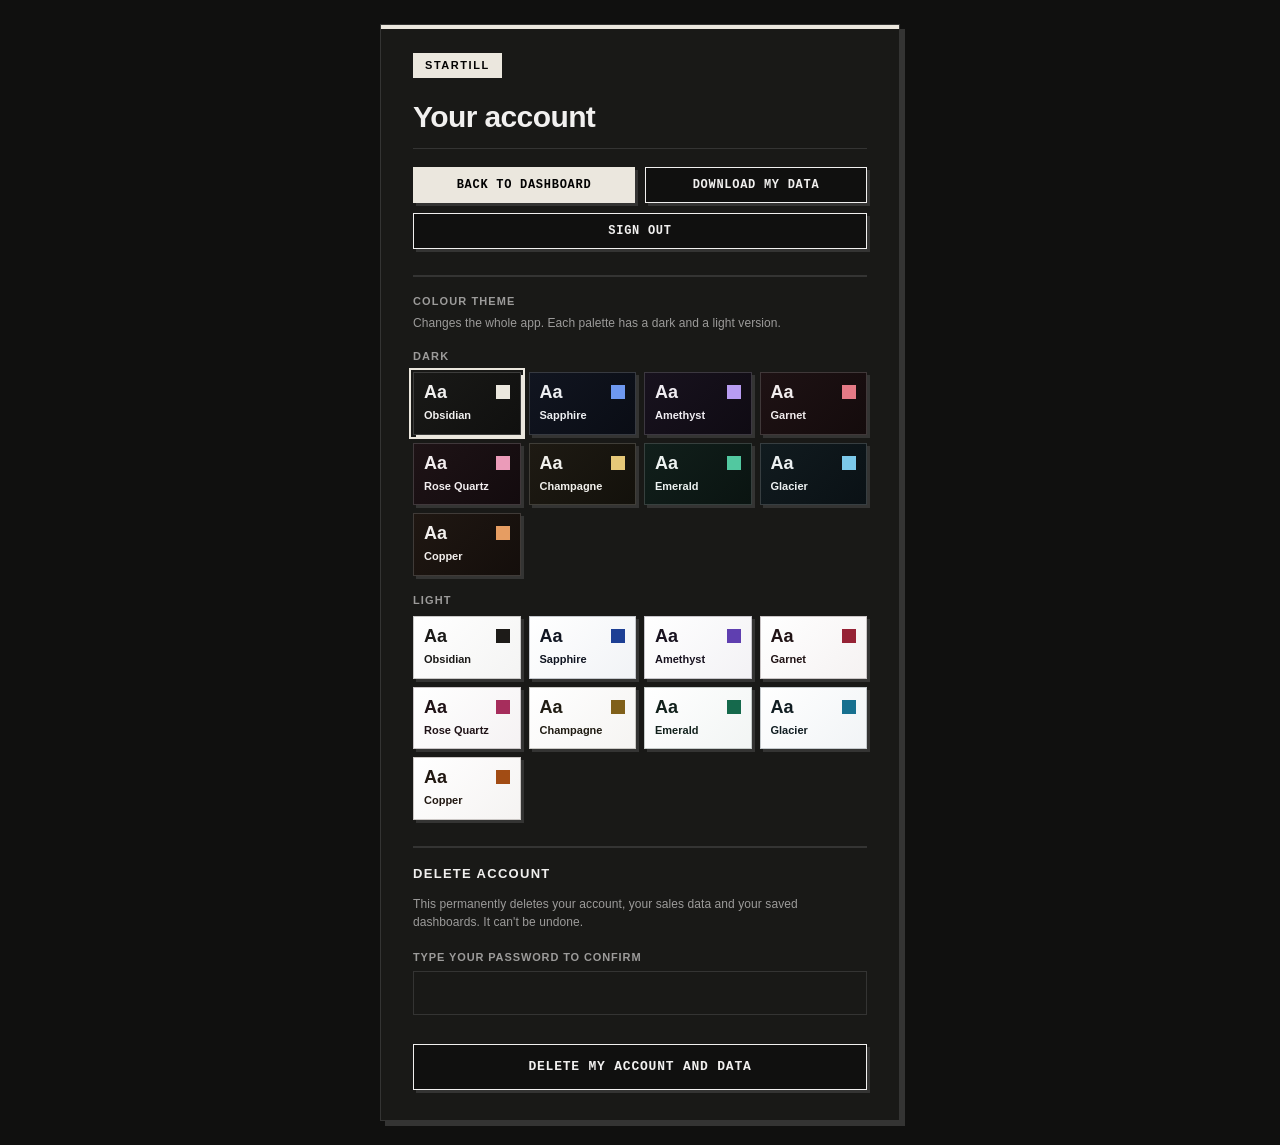
==== commit a18c947b: "Rename app branding from Antares to StarTill Co-Authored-By: Claude Opus 5.5 (1M context) <noreply@a" ====
--- a/static/account.html
+++ b/static/account.html
@@ -3,8 +3,8 @@
 <head>
 <meta charset="utf-8">
 <meta name="viewport" content="width=device-width, initial-scale=1">
-<title>Your account - Antares</title>
-<meta name="description" content="Antares: one live source of truth for sales, with data tools for any CSV or Excel file.">
+<title>Your account - StarTill</title>
+<meta name="description" content="StarTill: one live source of truth for sales, with data tools for any CSV or Excel file.">
 <link rel="icon" href="/static/favicon.svg" type="image/svg+xml">
 <link rel="stylesheet" href="/static/style.css">
 <script src="/static/theme.js"></script>
@@ -12,7 +12,7 @@
 <body>
 <main class="gate">
   <section class="gate-card" aria-labelledby="title">
-    <span class="logo">Antares</span>
+    <span class="logo">StarTill</span>
     <h1 id="title">Your account</h1>
     <dl class="kv" id="details"></dl>
     <div class="btn-row">
